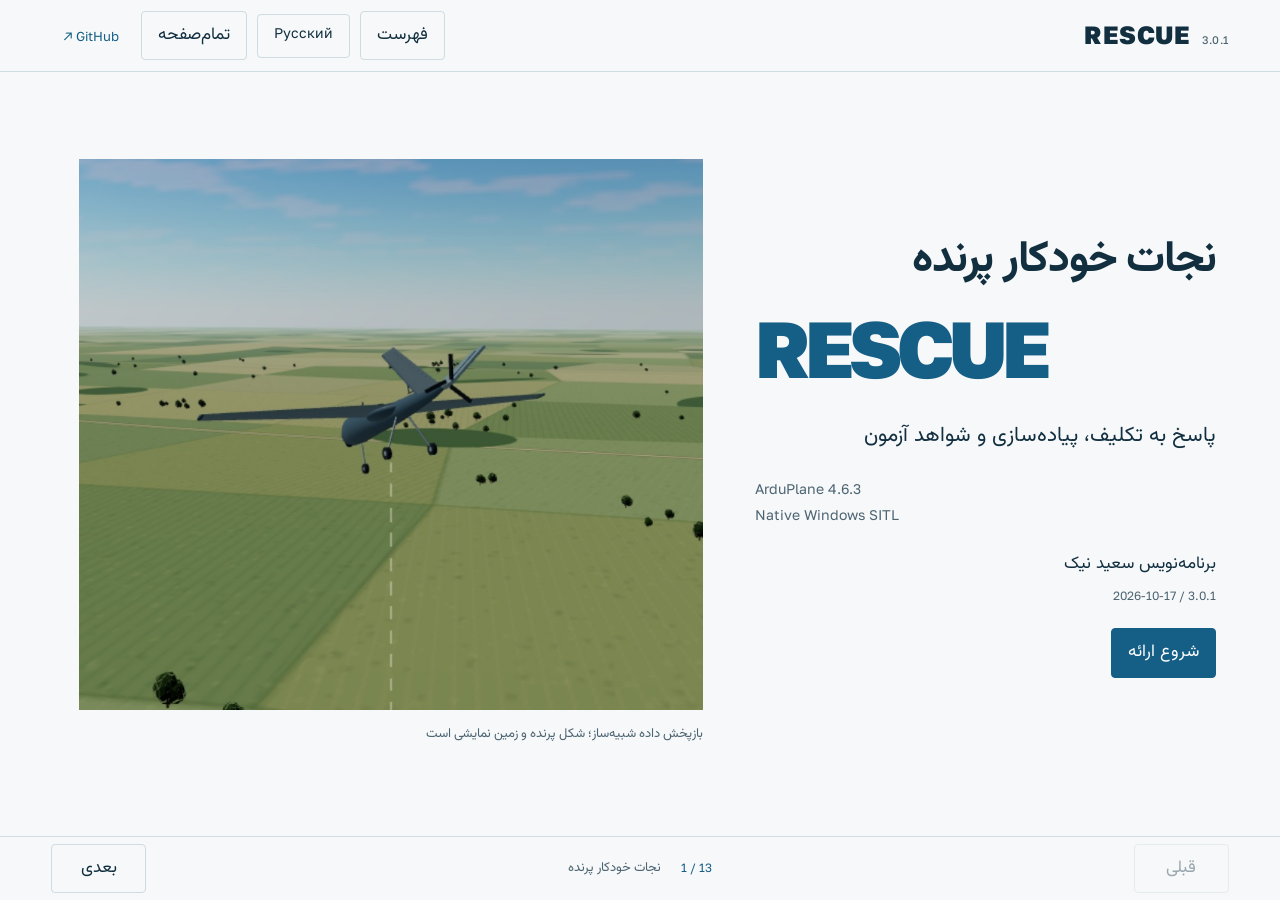
==== docs/index.html @ 3d4a6de9 "Add bilingual web presentation, eight-page response and complete canopy recording" ====
<!doctype html><html lang="fa" dir="rtl"><head><meta charset="utf-8"><meta name="viewport" content="width=device-width,initial-scale=1"><meta name="theme-color" content="#173e52"><meta name="description" content="RESCUE mode implementation and native SITL evidence on ArduPlane 4.6.3 by Saeed Nik"><title>RESCUE / Saeed Nik</title><link rel="stylesheet" href="presentation.css"><link rel="icon" href="data:,"></head><body><a class="skip-link" href="#presentation"><span data-fa="رفتن به محتوای ارائه" data-ru="Перейти к презентации">رفتن به محتوای ارائه</span></a><header class="topbar"><a class="brand" href="#slide=0&lang=fa" dir="ltr">RESCUE<span>3.0.1</span></a><div class="top-actions"><button id="outline-toggle" aria-expanded="false" aria-controls="outline"><span data-fa="فهرست" data-ru="Содержание">فهرست</span></button><button id="language" type="button" aria-label="Switch language">Русский</button><button id="fullscreen"><span data-fa="تمام‌صفحه" data-ru="Полный экран">تمام‌صفحه</span></button><a href="https://github.com/saeednikakhtar/rescue-flight-lab" target="_blank" rel="noopener">GitHub ↗</a></div></header><nav id="outline" hidden aria-label="Presentation contents"><button data-go="0"><span data-fa="حالت نجات RESCUE" data-ru="Аварийное спасение RESCUE">حالت نجات RESCUE</span></button><button data-go="1"><span data-fa="۱ زمینه و هدف" data-ru="1 Контекст и цель">۱ زمینه و هدف</span></button><button data-go="2"><span data-fa="۲ رفتار کلی" data-ru="2 Общее поведение">۲ رفتار کلی</span></button><button data-go="3"><span data-fa="۳ پارامترها" data-ru="3 Параметры">۳ پارامترها</span></button><button data-go="4"><span data-fa="۴ تشخیص و ورود" data-ru="4 Обнаружение и захват">۴ تشخیص و ورود</span></button><button data-go="5"><span data-fa="۴ ۳ بازیابی با TECS" data-ru="4.3 Вывод через TECS">۴ ۳ بازیابی با TECS</span></button><button data-go="6"><span data-fa="۴ ۴ تحویل کنترل" data-ru="4.4 Передача оператору">۴ ۴ تحویل کنترل</span></button><button data-go="7"><span data-fa="۴ ۵ چتر نجات" data-ru="4.5 Парашют">۴ ۵ چتر نجات</span></button><button data-go="8"><span data-fa="۵ حالت‌های مرزی و ایمنی" data-ru="5 Пограничные случаи и безопасность">۵ حالت‌های مرزی و ایمنی</span></button><button data-go="9"><span data-fa="۶ اقلام تحویل" data-ru="6 Что сдать">۶ اقلام تحویل</span></button><button data-go="10"><span data-fa="۷ سناریوهای SITL" data-ru="7 SITL сценарии">۷ سناریوهای SITL</span></button><button data-go="11"><span data-fa="گزارش و علت تصمیم" data-ru="Разбор решений по логу">گزارش و علت تصمیم</span></button><button data-go="12"><span data-fa="دریافت و اجرا" data-ru="Скачать и запустить">دریافت و اجرا</span></button></nav><main id="presentation" tabindex="-1"><section class="slide cover" id="slide-0" aria-labelledby="title-0"><div class="cover-copy"><h1 id="title-0" data-fa="نجات خودکار پرنده" data-ru="Автономное спасение борта">نجات خودکار پرنده</h1><p class="wordmark" lang="en" dir="ltr">RESCUE</p><p data-fa="پاسخ به تکلیف، پیاده‌سازی و شواهد آزمون" data-ru="Ответ на техническое задание, реализация и результаты испытаний">پاسخ به تکلیف، پیاده‌سازی و شواهد آزمون</p><div class="cover-meta"><span lang="en" dir="ltr">ArduPlane 4.6.3</span><span lang="en" dir="ltr">Native Windows SITL</span></div><div class="author"><span data-fa="برنامه‌نویس سعید نیک" data-ru="Разработчик Saeed Nik">برنامه‌نویس سعید نیک</span><small>3.0.1 / 2026-10-17</small></div><button class="primary" data-go="1"><span data-fa="شروع ارائه" data-ru="Открыть презентацию">شروع ارائه</span></button></div><figure class="cover-image"><img class="" src="assets/hero-cover.jpg" alt="نمایش سه‌بعدی پرنده با داده ثبت‌شده در SITL" data-alt-fa="نمایش سه‌بعدی پرنده با داده ثبت‌شده در SITL" data-alt-ru="Визуализация борта по записанной телеметрии SITL" loading="lazy" width="1280" height="720"><figcaption><span data-fa="بازپخش داده شبیه‌ساز؛ شکل پرنده و زمین نمایشی است" data-ru="Повтор данных симулятора. Модель борта и ландшафт иллюстративны">بازپخش داده شبیه‌ساز؛ شکل پرنده و زمین نمایشی است</span></figcaption></figure></section><section class="slide " id="slide-1" aria-labelledby="title-1" hidden><div class="slide-heading"><h2 id="title-1" data-fa="۱ زمینه و هدف" data-ru="1 Контекст и цель">۱ زمینه و هدف</h2></div><div class="split overview"><div><h3 data-fa="همان مأموریتِ سند" data-ru="Задача из технического задания">همان مأموریتِ سند</h3><ol class="purpose-list"><li><span data-fa="آغاز سقوط را به اپراتور هشدار می‌دهیم." data-ru="Предупреждаем оператора о начале падения.">آغاز سقوط را به اپراتور هشدار می‌دهیم.</span></li><li><span data-fa="با ادامه خطر، از مد جاری کنترل را می‌گیریم و بازیابی می‌کنیم." data-ru="При продолжении опасного снижения перехватываем управление из текущего режима и выполняем вывод.">با ادامه خطر، از مد جاری کنترل را می‌گیریم و بازیابی می‌کنیم.</span></li><li><span data-fa="پس از تثبیت، کنترل به خلبان بازمی‌گردد؛ بی‌پاسخ‌ماندن به چتر می‌انجامد." data-ru="После стабилизации передаём управление оператору. При отсутствии реакции выпускаем парашют.">پس از تثبیت، کنترل به خلبان بازمی‌گردد؛ بی‌پاسخ‌ماندن به چتر می‌انجامد.</span></li></ol><p data-fa="منطق نجات داخل فریمور است. پنل، ابزار مشاهده، راه‌اندازی و تحلیل است؛ TECS موجود پرواز را کنترل می‌کند." data-ru="Логика спасения находится в прошивке. Панель запускает и анализирует испытания. Полёт контролирует штатный TECS.">منطق نجات داخل فریمور است. پنل، ابزار مشاهده، راه‌اندازی و تحلیل است؛ TECS موجود پرواز را کنترل می‌کند.</p><a class="text-link" href="downloads/TZ_RESCUE_mode.pdf" id="brief-link"><span data-fa="مشاهده تکلیف اصلی" data-ru="Открыть исходное ТЗ">مشاهده تکلیف اصلی</span></a></div><div class="evidence-ledger"><div><strong>7</strong><span data-fa="سناریوی خواسته‌شده" data-ru="Требуемых сценариев">سناریوی خواسته‌شده</span></div><div><strong>8</strong><span data-fa="پرواز پذیرش؛ MANUAL و AUTO جدا" data-ru="Полётов приёмки. MANUAL и AUTO отдельно">پرواز پذیرش؛ MANUAL و AUTO جدا</span></div><div><strong>14</strong><span data-fa="رگرسیون تکمیلی با همان باینری" data-ru="Дополнительных проверок на том же бинарном файле">رگرسیون تکمیلی با همان باینری</span></div><p class="small"><span data-fa="۲۲ حالت مستقل در SITL تأیید شده‌اند. ده تست دستی کامل در خود QGC هنوز تکمیل نشده است." data-ru="22 уникальных проверки SITL подтверждены. Полная серия из десяти ручных испытаний в интерфейсе QGC ещё не завершена.">۲۲ حالت مستقل در SITL تأیید شده‌اند. ده تست دستی کامل در خود QGC هنوز تکمیل نشده است.</span></p></div></div></section><section class="slide " id="slide-2" aria-labelledby="title-2" hidden><div class="slide-heading"><h2 id="title-2" data-fa="۲ رفتار کلی" data-ru="2 Общее поведение">۲ رفتار کلی</h2></div><div class="phase-strip" role="group" aria-label="Recorded rescue phases"><button data-phase="0" aria-pressed="false"><span data-fa="پایش" data-ru="Проверка">پایش</span></button><button data-phase="1" aria-pressed="false"><span data-fa="هشدار" data-ru="Предупреждение">هشدار</span></button><button data-phase="2" aria-pressed="true"><span data-fa="بازیابی" data-ru="Вывод">بازیابی</span></button><button data-phase="3" aria-pressed="false"><span data-fa="تثبیت" data-ru="Стабилизация">تثبیت</span></button><button data-phase="4" aria-pressed="false"><span data-fa="چتر" data-ru="Парашют">چتر</span></button></div><div class="split phase-layout"><div><p class="native-label" id="phase-code">RESCUE</p><h3 id="phase-title"></h3><p id="phase-description"></p><dl class="phase-readouts" id="phase-readouts"></dl><p data-fa="ارتفاع‌های ۱۰۰ و ۲۰۰ متر نسبت به Home هستند. AGL مدل در نمایش سه‌بعدی، مرجع جداگانه دارد." data-ru="Пороги 100 и 200 м отсчитываются относительно Home. Высота AGL модели в 3D имеет отдельную систему отсчёта.">ارتفاع‌های ۱۰۰ و ۲۰۰ متر نسبت به Home هستند. AGL مدل در نمایش سه‌بعدی، مرجع جداگانه دارد.</p></div><figure><img id="phase-picture" width="1280" height="720" alt="Recorded native flight"><figcaption><span data-fa="تصویر از بازپخش داده مدل بومی SITL" data-ru="Кадр воспроизведения данных штатной модели SITL">تصویر از بازپخش داده مدل بومی SITL</span></figcaption></figure></div></section><section class="slide " id="slide-3" aria-labelledby="title-3" hidden><div class="slide-heading"><h2 id="title-3" data-fa="۳ پارامترها" data-ru="3 Параметры">۳ پارامترها</h2></div><p data-fa="پنج پارامتر زیر مستقیماً در تکلیف آمده‌اند. برای تعریف پایداری، شکست بازیابی و واکنش معتبر، ۲۱ تنظیم تکمیلی را همراه توجیه افزوده‌ایم." data-ru="Эти пять параметров заданы в ТЗ. Для определения устойчивого полёта, отказа восстановления и достоверной реакции оператора добавлен 21 обоснованный параметр.">پنج پارامتر زیر مستقیماً در تکلیف آمده‌اند. برای تعریف پایداری، شکست بازیابی و واکنش معتبر، ۲۱ تنظیم تکمیلی را همراه توجیه افزوده‌ایم.</p><div class="table-wrap"><table><thead><tr><th><span data-fa="پارامتر" data-ru="Параметр">پارامتر</span></th><th><span data-fa="مقدار پایه" data-ru="Значение">مقدار پایه</span></th><th><span data-fa="نقش" data-ru="Назначение">نقش</span></th></tr></thead><tbody id="required-parameters"></tbody></table></div><details class="parameter-details"><summary><span data-fa="۲۱ تنظیم تکمیلی و دلیل وجود آن‌ها" data-ru="21 дополнительная настройка и её обоснование">۲۱ تنظیم تکمیلی و دلیل وجود آن‌ها</span></summary><div class="parameter-search"><label for="parameter-search"><span data-fa="جست‌وجوی پارامتر" data-ru="Поиск параметра">جست‌وجوی پارامتر</span></label><input id="parameter-search" type="search" autocomplete="off" spellcheck="false" placeholder="RSC_STAB_S"></div><div class="table-wrap"><table><thead><tr><th><span data-fa="پارامتر" data-ru="Параметр">پارامتر</span></th><th><span data-fa="مقدار آزمون" data-ru="Тестовое значение">مقدار آزمون</span></th><th><span data-fa="کارکرد و دلیل" data-ru="Назначение и причина">کارکرد و دلیل</span></th></tr></thead><tbody id="extra-parameters"></tbody></table></div></details><p class="small"><span data-fa="این جدول فقط پارامترهای افزوده‌شده ما را دارد. تنظیمات موجود شبیه‌ساز و کنترلگر در فایل کامل .parm حفظ شده‌اند." data-ru="Здесь перечислены только добавленные нами параметры. Штатные настройки модели и контроллера сохранены в полном файле .parm.">این جدول فقط پارامترهای افزوده‌شده ما را دارد. تنظیمات موجود شبیه‌ساز و کنترلگر در فایل کامل .parm حفظ شده‌اند.</span></p></section><section class="slide " id="slide-4" aria-labelledby="title-4" hidden><div class="slide-heading"><h2 id="title-4" data-fa="۴ تشخیص و ورود" data-ru="4 Обнаружение и захват">۴ تشخیص و ورود</h2></div><div class="split detect"><div><h3 data-fa="ارتفاع کم، به‌تنهایی تشخیص سقوط نیست" data-ru="Малая высота сама по себе не означает падение">ارتفاع کم، به‌تنهایی تشخیص سقوط نیست</h3><p data-fa="مسیر اصلی: نزول پیوسته حداقل یک ثانیه و افت دو متر، سپس شتاب نزولی بیش از ۵ با دوام ۰٫۲ ثانیه. هشدار زیر ۲۰۰ متر؛ گرفتن کنترل زیر ۱۰۰ متر، فقط هنگام armed و پرواز." data-ru="Основной путь: снижение не менее 1 с с потерей 2 м, затем ускорение вниз более 5 м/с² в течение 0,2 с. Предупреждение ниже 200 м, захват ниже 100 м, только armed и в полёте.">مسیر اصلی: نزول پیوسته حداقل یک ثانیه و افت دو متر، سپس شتاب نزولی بیش از ۵ با دوام ۰٫۲ ثانیه. هشدار زیر ۲۰۰ متر؛ گرفتن کنترل زیر ۱۰۰ متر، فقط هنگام armed و پرواز.</p><h3 data-fa="حفاظت افزوده برای نزول با سرعت ثابت" data-ru="Дополнительная защита при снижении с постоянной скоростью">حفاظت افزوده برای نزول با سرعت ثابت</h3><p data-fa="زیر ۱۰۰ متر، نزول تأییدشده بالای ۵ متر بر ثانیه با زمان رسیدن به Home کمتر از ۶ ثانیه نیز می‌تواند فعال کند. زیر ۳۰ متر، حد نزول ۲ است. ترمز تأییدشده و فرصت محدود بالاکشیدن بررسی می‌شوند." data-ru="Ниже 100 м подтверждённое снижение более 5 м/с при времени до уровня Home менее 6 с также может вызвать захват. Ниже 30 м порог скорости равен 2 м/с. Учитываются подтверждённое торможение и ограниченный интервал реакции на вывод.">زیر ۱۰۰ متر، نزول تأییدشده بالای ۵ متر بر ثانیه با زمان رسیدن به Home کمتر از ۶ ثانیه نیز می‌تواند فعال کند. زیر ۳۰ متر، حد نزول ۲ است. ترمز تأییدشده و فرصت محدود بالاکشیدن بررسی می‌شوند.</p><p class="extension-note"><span data-fa="این حفاظت، توسعه صریح نسبت به شرط صرفاً شتابی سند است." data-ru="Эта защита явно расширяет заданное в ТЗ условие только по ускорению.">این حفاظت، توسعه صریح نسبت به شرط صرفاً شتابی سند است.</span></p></div><div><div class="segmented"><button data-detect="normal" aria-pressed="false"><span data-fa="تیک‌آف عادی ۸۰ متر" data-ru="Обычный взлёт на 80 м">تیک‌آف عادی ۸۰ متر</span></button><button data-detect="steady" aria-pressed="true"><span data-fa="نزول ثابت خطرناک" data-ru="Опасное равномерное снижение">نزول ثابت خطرناک</span></button></div><div id="detect-height" class="chart"></div><div id="detect-accel" class="chart compact"></div><p id="detect-result" class="measured-result"></p></div></div></section><section class="slide " id="slide-5" aria-labelledby="title-5" hidden><div class="slide-heading"><h2 id="title-5" data-fa="۴ ۳ بازیابی با TECS" data-ru="4.3 Вывод через TECS">۴ ۳ بازیابی با TECS</h2></div><div class="split"><div><h3 data-fa="کنترل انرژیِ موجود، با هدف‌های تازه" data-ru="Штатное управление энергией с новыми целями">کنترل انرژیِ موجود، با هدف‌های تازه</h3><p data-fa="RESCUE هدف ارتفاع ۲۰۰ متر Home و سرعت مجاز را به TECS می‌دهد. رول هدف صفر است و کنترلگرهای وضعیت موجود سطوح پروازی را هدایت می‌کنند. در بخش اصلی صعود، کامل‌ترین گاز مجاز درخواست می‌شود." data-ru="RESCUE задаёт TECS высоту 200 м относительно Home и безопасную скорость. Заданный крен равен нулю, рулями управляют штатные регуляторы. На основном участке набора запрашивается полный доступный газ.">RESCUE هدف ارتفاع ۲۰۰ متر Home و سرعت مجاز را به TECS می‌دهد. رول هدف صفر است و کنترلگرهای وضعیت موجود سطوح پروازی را هدایت می‌کنند. در بخش اصلی صعود، کامل‌ترین گاز مجاز درخواست می‌شود.</p><p data-fa="نزدیک هدف، TECS توان را برای تثبیت تنظیم می‌کند. محدودیت سرعت و واماندگی برقرار است؛ قانون تازه‌ای برای پیچ و گاز ننوشته‌ایم." data-ru="Возле цели TECS регулирует мощность для стабилизации. Ограничения скорости и сваливания сохраняются. Новый закон управления тангажом и газом не вводился.">نزدیک هدف، TECS توان را برای تثبیت تنظیم می‌کند. محدودیت سرعت و واماندگی برقرار است؛ قانون تازه‌ای برای پیچ و گاز ننوشته‌ایم.</p><p class="implementation-note"><span data-fa="در ورود اضطراری، مقداردهی حالت داخلیِ فرمان پیچ TECS، تأخیر خروج از شیرجه نزدیک عمودی را کاهش می‌دهد." data-ru="При аварийном входе инициализация внутреннего состояния команды тангажа TECS сокращает задержку выхода из почти вертикального пикирования.">در ورود اضطراری، مقداردهی حالت داخلیِ فرمان پیچ TECS، تأخیر خروج از شیرجه نزدیک عمودی را کاهش می‌دهد.</span></p></div><div><div id="tecs-height" class="chart"></div><div id="tecs-speed" class="chart compact"></div><p class="small"><span data-fa="خط قرمز سرعت: حداقلِ پروفایل مدل، ۱۰ متر بر ثانیه." data-ru="Красная линия скорости: минимум тестового профиля модели, 10 м/с.">خط قرمز سرعت: حداقلِ پروفایل مدل، ۱۰ متر بر ثانیه.</span></p></div></div></section><section class="slide " id="slide-6" aria-labelledby="title-6" hidden><div class="slide-heading"><h2 id="title-6" data-fa="۴ ۴ تحویل کنترل" data-ru="4.4 Передача оператору">۴ ۴ تحویل کنترل</h2></div><div class="split handover"><div><h3 data-fa="تایمر پس از تثبیت شروع می‌شود" data-ru="Таймер запускается после стабилизации">تایمر پس از تثبیت شروع می‌شود</h3><ul class="criteria"><li><span data-fa="ارتفاع ۲۰۰ ±۵ متر و سرعت عمودی حداکثر ±۱ متر بر ثانیه" data-ru="Высота 200 ±5 м и вертикальная скорость не более ±1 м/с">ارتفاع ۲۰۰ ±۵ متر و سرعت عمودی حداکثر ±۱ متر بر ثانیه</span></li><li><span data-fa="رول و پیچ حداکثر ۱۰ درجه؛ نرخ چرخش حداکثر ۱۵ درجه بر ثانیه" data-ru="Крен и тангаж не более 10°, угловая скорость не более 15°/с">رول و پیچ حداکثر ۱۰ درجه؛ نرخ چرخش حداکثر ۱۵ درجه بر ثانیه</span></li><li><span data-fa="سرعت هوایی حداقل ۱۰ متر بر ثانیه؛ همه شرط‌ها برای دو ثانیه" data-ru="Воздушная скорость не менее 10 м/с. Все условия выполняются 2 с">سرعت هوایی حداقل ۱۰ متر بر ثانیه؛ همه شرط‌ها برای دو ثانیه</span></li></ul><p data-fa="تغییر مدِ خلبان در پنجره پنج‌ثانیه‌ای پذیرفته می‌شود. مسیر افزوده استیک، تغییر تازه و عمدی ۱۲۰ میکروثانیه‌ای برای ۰٫۳ ثانیه می‌خواهد و FBWA را انتخاب می‌کند؛ RSC_STK_EN=0 آن را خاموش می‌کند." data-ru="Смена режима оператором принимается в течение пяти секунд. Дополнительный путь по стику требует нового намеренного изменения на 120 мкс в течение 0,3 с и выбирает FBWA. RSC_STK_EN=0 отключает этот путь.">تغییر مدِ خلبان در پنجره پنج‌ثانیه‌ای پذیرفته می‌شود. مسیر افزوده استیک، تغییر تازه و عمدی ۱۲۰ میکروثانیه‌ای برای ۰٫۳ ثانیه می‌خواهد و FBWA را انتخاب می‌کند؛ RSC_STK_EN=0 آن را خاموش می‌کند.</p></div><div class="window-view"><div class="segmented"><button data-handover="handover" aria-pressed="false"><span data-fa="خلبان FBWA می‌دهد" data-ru="Оператор выбирает FBWA">خلبان FBWA می‌دهد</span></button><button data-handover="no_pilot" aria-pressed="true"><span data-fa="خلبان پاسخی نمی‌دهد" data-ru="Нет реакции оператора">خلبان پاسخی نمی‌دهد</span></button></div><div class="deadline-display"><strong id="handover-time">5.00</strong><span><span data-fa="ثانیه پس از اعلام پایداری" data-ru="секунд после сигнала стабилизации">ثانیه پس از اعلام پایداری</span></span></div><div class="deadline-track"><div id="handover-bar"></div></div><label for="handover-scrub"><span data-fa="مرور زمانِ رویداد ثبت‌شده" data-ru="Время записанного события">مرور زمانِ رویداد ثبت‌شده</span></label><input id="handover-scrub" type="range" min="0" max="6" step="0.02" value="0"><p id="handover-result" aria-live="polite"></p><p class="small"><span data-fa="این کنترل، بازپخش رویداد لاگ است و فرمانی به پرنده نمی‌فرستد." data-ru="Это просмотр событий лога. Команды борту не отправляются.">این کنترل، بازپخش رویداد لاگ است و فرمانی به پرنده نمی‌فرستد.</span></p></div></div></section><section class="slide " id="slide-7" aria-labelledby="title-7" hidden><div class="slide-heading"><h2 id="title-7" data-fa="۴ ۵ چتر نجات" data-ru="4.5 Парашют">۴ ۵ چتر نجات</h2></div><div class="video-layout"><div><video id="cycle-video" controls preload="none" poster="assets/canopy-flight.jpg" playsinline><source src="assets/no_pilot-replay.webm" type="video/webm"></video><div class="chapter-buttons"><button data-seek="6"><span data-fa="گرفتن کنترل" data-ru="Захват">گرفتن کنترل</span></button><button data-seek="21"><span data-fa="تثبیت" data-ru="Стабилизация">تثبیت</span></button><button data-seek="23.5"><span data-fa="رهاسازی" data-ru="Выпуск">رهاسازی</span></button><button data-seek="25.5"><span data-fa="چتر باز" data-ru="Купол раскрыт">چتر باز</span></button></div><p class="small"><span data-fa="بازآزمایی سناریوی ۵ با همان باینری، از ثبت native تا رسیدن مدل به زمین. پخش دوبرابر؛ منظره و ابعاد مدل نمایشی‌اند." data-ru="Повтор сценария 5 на том же бинарном файле до касания земли моделью. Воспроизведение 2x. Ландшафт и размеры модели иллюстративны.">بازآزمایی سناریوی ۵ با همان باینری، از ثبت native تا رسیدن مدل به زمین. پخش دوبرابر؛ منظره و ابعاد مدل نمایشی‌اند.</span></p></div><div><h3 data-fa="رهاسازی با AP_Parachute" data-ru="Выпуск через AP_Parachute">رهاسازی با AP_Parachute</h3><p data-fa="پس از پایان مهلت بدون پاسخ، درخواست چتر، قطع موتور و disarm ثبت می‌شوند. در پروفایل حاضر، خروجی رهاساز ۰٫۵ ثانیه تأخیر دارد و مدل چتر طی ۱٫۵ ثانیه باز می‌شود." data-ru="По истечении окна без реакции регистрируются запрос парашюта, остановка двигателя и disarm. В данном профиле задержка выхода выпуска составляет 0,5 с, раскрытие модели купола занимает 1,5 с.">پس از پایان مهلت بدون پاسخ، درخواست چتر، قطع موتور و disarm ثبت می‌شوند. در پروفایل حاضر، خروجی رهاساز ۰٫۵ ثانیه تأخیر دارد و مدل چتر طی ۱٫۵ ثانیه باز می‌شود.</p><p data-fa="پس از رهاسازی، برای آزمون تازه باید شبیه‌سازی دوباره آغاز شود. رسیدن مدل به زمین، تأیید چتر واقعی یا سازه پرنده نیست." data-ru="После выпуска для следующего испытания требуется новый запуск симуляции. Касание моделью земли не является квалификацией реального парашюта или конструкции борта.">پس از رهاسازی، برای آزمون تازه باید شبیه‌سازی دوباره آغاز شود. رسیدن مدل به زمین، تأیید چتر واقعی یا سازه پرنده نیست.</p></div></div></section><section class="slide " id="slide-8" aria-labelledby="title-8" hidden><div class="slide-heading"><h2 id="title-8" data-fa="۵ حالت‌های مرزی و ایمنی" data-ru="5 Пограничные случаи и безопасность">۵ حالت‌های مرزی و ایمنی</h2></div><div class="split safety"><div><h3 data-fa="آنچه تکلیف الزام کرده" data-ru="Обязательные требования ТЗ">آنچه تکلیف الزام کرده</h3><ul class="criteria"><li><span data-fa="واگذاری پس از گرفتن کنترل از MANUAL" data-ru="Возврат управления после захвата из MANUAL">واگذاری پس از گرفتن کنترل از MANUAL</span></li><li><span data-fa="جلوگیری از رفت و برگشت مکرر RESCUE و MONITOR" data-ru="Отсутствие дребезга RESCUE и MONITOR">جلوگیری از رفت و برگشت مکرر RESCUE و MONITOR</span></li><li><span data-fa="عدم مداخله با RSC_ENABLE=0" data-ru="Отсутствие вмешательства при RSC_ENABLE=0">عدم مداخله با RSC_ENABLE=0</span></li><li><span data-fa="ثبت گذارها و مقدارهای محرک در لاگ" data-ru="Логирование переходов и значений триггеров">ثبت گذارها و مقدارهای محرک در لاگ</span></li></ul><h3 data-fa="تصمیم‌های اجرایی و قابلیت‌های افزوده" data-ru="Принятые решения и расширения">تصمیم‌های اجرایی و قابلیت‌های افزوده</h3><p data-fa="پایداری را عددی تعریف کرده‌ایم؛ پیشرفت را با ارتفاع یا انرژیِ سرعت می‌سنجیم. بازیابیِ ناموفق، افت ناوبری و نزدیک‌شدن خطرناک به Home، مسیر چتر دارند. نزول ثابت، ترمز واقعی و پاسخ تازه استیک نیز جدا بررسی می‌شوند." data-ru="Устойчивость определена численно. Прогресс оценивается по высоте или энергии скорости. Неудачный вывод, потеря навигации и опасное приближение к Home ведут к парашюту. Отдельно учитываются равномерное снижение, реальное торможение и свежая реакция стиком.">پایداری را عددی تعریف کرده‌ایم؛ پیشرفت را با ارتفاع یا انرژیِ سرعت می‌سنجیم. بازیابیِ ناموفق، افت ناوبری و نزدیک‌شدن خطرناک به Home، مسیر چتر دارند. نزول ثابت، ترمز واقعی و پاسخ تازه استیک نیز جدا بررسی می‌شوند.</p></div><div><h3 data-fa="گاز کامل، به‌تنهایی به معنی صعود نیست" data-ru="Полный газ сам по себе не означает набор высоты">گاز کامل، به‌تنهایی به معنی صعود نیست</h3><div id="failure-height" class="chart"></div><p class="measured-result"><span data-fa="در آزمون خرابی پیشران، نبود پیشرفت به درخواست چتر در ۷۳٫۵۴ متر Home منجر شد." data-ru="В испытании с отказом двигателя отсутствие прогресса привело к запросу парашюта на 73,54 м относительно Home.">در آزمون خرابی پیشران، نبود پیشرفت به درخواست چتر در ۷۳٫۵۴ متر Home منجر شد.</span></p><p class="limitation"><span data-fa="Home، زمین زیر پرنده نیست. حفاظت‌ها برای مدل حاضر آزموده شده‌اند؛ ارتفاع بسیار کم یا زمین مرتفع می‌تواند فرصت بازیابی را از بین ببرد." data-ru="Home не является высотой земли под бортом. Защиты проверены на данной модели. Очень малая высота или возвышенный рельеф могут исключить возможность вывода.">Home، زمین زیر پرنده نیست. حفاظت‌ها برای مدل حاضر آزموده شده‌اند؛ ارتفاع بسیار کم یا زمین مرتفع می‌تواند فرصت بازیابی را از بین ببرد.</span></p></div></div></section><section class="slide " id="slide-9" aria-labelledby="title-9" hidden><div class="slide-heading"><h2 id="title-9" data-fa="۶ اقلام تحویل" data-ru="6 Что сдать">۶ اقلام تحویل</h2></div><p data-fa="پنج قلم خواسته‌شده در بسته تحویل، پوشه‌های مشخص دارند. فایل‌های اجرایی و وابستگی‌ها نیز همراه باینری قرار دارند." data-ru="Пять требуемых результатов разложены по отдельным папкам комплекта. Исполняемые файлы запуска и зависимости поставляются вместе с бинарным файлом.">پنج قلم خواسته‌شده در بسته تحویل، پوشه‌های مشخص دارند. فایل‌های اجرایی و وابستگی‌ها نیز همراه باینری قرار دارند.</p><div class="delivery-list"><a href="https://github.com/saeednikakhtar/rescue-flight-lab/raw/refs/heads/main/firmware/rescue.patch"><span><span data-fa="پچ" data-ru="Патч">پچ</span></span><code dir="ltr">01_Patch/rescue.patch</code><span class="open-symbol" aria-hidden="true">↗</span></a><a href="https://github.com/saeednikakhtar/rescue-flight-lab/raw/refs/heads/main/parameters/rescue.parm"><span><span data-fa="پارامترهای کامل SITL" data-ru="Полные параметры SITL">پارامترهای کامل SITL</span></span><code dir="ltr">02_Parameters/rescue.parm</code><span class="open-symbol" aria-hidden="true">↗</span></a><a href="https://github.com/saeednikakhtar/rescue-flight-lab/releases/tag/v3.0.1"><span><span data-fa="باینری شبیه‌ساز" data-ru="Бинарный файл симулятора">باینری شبیه‌ساز</span></span><code dir="ltr">03_SITL/bin/arduplane.exe</code><span class="open-symbol" aria-hidden="true">↗</span></a><a href="https://github.com/saeednikakhtar/rescue-flight-lab/blob/main/evidence/Phase_Analysis.md"><span><span data-fa="لاگ و تحلیل فازها" data-ru="BIN и разбор фаз">لاگ و تحلیل فازها</span></span><code dir="ltr">04_Logs/Phase_Analysis.md</code><span class="open-symbol" aria-hidden="true">↗</span></a><a href="https://github.com/saeednikakhtar/rescue-flight-lab/blob/main/app/README.md"><span><span data-fa="README و تصمیم‌ها" data-ru="README и принятые решения">README و تصمیم‌ها</span></span><code dir="ltr">05_README/README.md</code><span class="open-symbol" aria-hidden="true">↗</span></a></div><div class="delivery-bottom"><a class="primary button" href="https://github.com/saeednikakhtar/rescue-flight-lab/releases/tag/v3.0.1"><span data-fa="بسته‌های دانلودی در Releases" data-ru="Пакеты в Releases">بسته‌های دانلودی در Releases</span></a><a class="text-link" href="downloads/RESCUE_Response_FA_3.0.1.docx" download><span data-fa="پاسخ Word هشت‌صفحه‌ای" data-ru="Ответ Word на 8 страницах">پاسخ Word هشت‌صفحه‌ای</span></a></div></section><section class="slide " id="slide-10" aria-labelledby="title-10" hidden><div class="slide-heading"><h2 id="title-10" data-fa="۷ سناریوهای SITL" data-ru="7 SITL сценарии">۷ سناریوهای SITL</h2></div><div class="scenario-layout"><div class="scenario-list" role="group" aria-label="Seven requested acceptance scenarios"><button data-scenario="warning" aria-pressed="false"><span data-fa="۱ هشدار بدون تغییر مد" data-ru="1 Предупреждение без смены режима">۱ هشدار بدون تغییر مد</span></button><button data-scenario="manual" aria-pressed="true"><span data-fa="۲ ورود از MANUAL و AUTO" data-ru="2 Захват из MANUAL и AUTO">۲ ورود از MANUAL و AUTO</span></button><button data-scenario="recovery" aria-pressed="false"><span data-fa="۳ بازیابی و تراز پایدار" data-ru="3 Набор и устойчивый горизонт">۳ بازیابی و تراز پایدار</span></button><button data-scenario="handover" aria-pressed="false"><span data-fa="۴ واگذاری به FBWA" data-ru="4 Передача в FBWA">۴ واگذاری به FBWA</span></button><button data-scenario="no_pilot" aria-pressed="false"><span data-fa="۵ نبود پاسخ خلبان" data-ru="5 Нет реакции оператора">۵ نبود پاسخ خلبان</span></button><button data-scenario="failed" aria-pressed="false"><span data-fa="۶ بازیابی ناموفق" data-ru="6 Неудачный вывод">۶ بازیابی ناموفق</span></button><button data-scenario="disabled" aria-pressed="false"><span data-fa="۷ منطق غیرفعال" data-ru="7 Логика отключена">۷ منطق غیرفعال</span></button></div><div class="scenario-detail"><div class="scenario-title"><h3 id="scenario-title"></h3><strong class="pass-label" lang="en">PASS / BIN</strong></div><div id="capture-modes" class="segmented"><button data-capture="manual" aria-pressed="true"><span data-fa="MANUAL" data-ru="MANUAL">MANUAL</span></button><button data-capture="auto" aria-pressed="false"><span data-fa="AUTO" data-ru="AUTO">AUTO</span></button></div><p id="scenario-description"></p><div id="scenario-chart" class="chart"></div><div id="scenario-facts" class="fact-line"></div><a id="scenario-bin" class="text-link" href="#"><span data-fa="دریافت BIN اصلی این پرواز" data-ru="Скачать исходный BIN этого полёта">دریافت BIN اصلی این پرواز</span></a><p class="small"><span data-fa="هفت سناریو، هشت پرواز؛ دو مد منبع جدا بررسی شده‌اند. ۱۴ رگرسیون، پوشش مهندسیِ جدا هستند." data-ru="Семь сценариев, восемь полётов. Два исходных режима проверены отдельно. Ещё 14 регрессий относятся к отдельным инженерным проверкам.">هفت سناریو، هشت پرواز؛ دو مد منبع جدا بررسی شده‌اند. ۱۴ رگرسیون، پوشش مهندسیِ جدا هستند.</span></p></div></div></section><section class="slide " id="slide-11" aria-labelledby="title-11" hidden><div class="slide-heading"><h2 id="title-11" data-fa="گزارش و علت تصمیم" data-ru="Разбор решений по логу">گزارش و علت تصمیم</h2></div><div class="split report-slide"><div><h3 data-fa="کجا و چرا سیستم فعال شد" data-ru="Где и почему сработала система">کجا و چرا سیستم فعال شد</h3><p data-fa="در هر گزارش، زمان بومی پرواز، ارتفاع Home، شتاب، نزول، موقعیت و بیت علت با هم دیده می‌شوند. انتخاب رویداد، نمودار و مسیر را روی همان لحظه متمرکز می‌کند." data-ru="Отчёт связывает время полёта, высоту Home, ускорение, скорость снижения, координаты и код причины. Выбор события синхронизирует графики и траекторию на нужном моменте.">در هر گزارش، زمان بومی پرواز، ارتفاع Home، شتاب، نزول، موقعیت و بیت علت با هم دیده می‌شوند. انتخاب رویداد، نمودار و مسیر را روی همان لحظه متمرکز می‌کند.</p><dl class="reason-list"><div><dt>32</dt><dd><span data-fa="ورود تکمیلی به دلیل زمان کوتاه تا Home" data-ru="Дополнительный захват по малому времени до Home">ورود تکمیلی به دلیل زمان کوتاه تا Home</span></dd></div><div><dt>64</dt><dd><span data-fa="ترمز واقعی با فاصله توقف کافی" data-ru="Подтверждённое торможение с запасом высоты">ترمز واقعی با فاصله توقف کافی</span></dd></div><div><dt>128</dt><dd><span data-fa="فرصت محدود برای آغاز بالاکشیدن" data-ru="Ограниченное время на начало вывода">فرصت محدود برای آغاز بالاکشیدن</span></dd></div></dl><p data-fa="ثبت دستی با برچسب Recorded می‌ماند؛ بدون کنترل شواهد، به Pass تبدیل نمی‌شود. BIN و گزارش قابل دریافت‌اند." data-ru="Ручная запись остаётся Recorded. Без проверки исходных данных она не превращается в Pass. BIN и отчёт доступны для скачивания.">ثبت دستی با برچسب Recorded می‌ماند؛ بدون کنترل شواهد، به Pass تبدیل نمی‌شود. BIN و گزارش قابل دریافت‌اند.</p></div><figure class="report-figure"><img class="" src="assets/decision-report.png" alt="گزارش واقعی ورود با حفاظت نزول ثابت و نمودارهای هم‌زمان" data-alt-fa="گزارش واقعی ورود با حفاظت نزول ثابت و نمودارهای هم‌زمان" data-alt-ru="Фактический отчёт о захвате при равномерном снижении с синхронными графиками" loading="lazy" width="1280" height="720"><figcaption><span data-fa="گزارشِ پرواز ثبت‌شده با همان باینری نسخه ۳٫۰٫۱" data-ru="Отчёт записанного полёта на том же бинарном файле версии 3.0.1">گزارشِ پرواز ثبت‌شده با همان باینری نسخه ۳٫۰٫۱</span></figcaption></figure></div><details class="video-extra"><summary><span data-fa="دیدن ویدئوی حفاظت نزول ثابت" data-ru="Видео защиты при равномерном снижении">دیدن ویدئوی حفاظت نزول ثابت</span></summary><video id="steady-video" controls preload="none" poster="assets/steady-flight.jpg" playsinline><source src="assets/steady-replay.webm" type="video/webm"></video></details></section><section class="slide " id="slide-12" aria-labelledby="title-12" hidden><div class="slide-heading"><h2 id="title-12" data-fa="دریافت و اجرا" data-ru="Скачать и запустить">دریافت و اجرا</h2></div><div class="split final"><div><h3 data-fa="دو مسیر اجرا، یک فریمور" data-ru="Два способа запуска одной прошивки">دو مسیر اجرا، یک فریمور</h3><div class="launcher-row"><code dir="ltr">QGC-Manual-Ground.exe</code><p data-fa="پرنده خاموش و غیرمسلح روی باند؛ تیک‌آف و هدایت با خود کیوگراند، بدون سناریوی خودکار." data-ru="Борт на ВПП, disarmed. Взлёт и управление выполняются в QGC без автоматического сценария.">پرنده خاموش و غیرمسلح روی باند؛ تیک‌آف و هدایت با خود کیوگراند، بدون سناریوی خودکار.</p></div><div class="launcher-row"><code dir="ltr">RESCUE-Flight-Lab.exe</code><p data-fa="پنل محلی، اتصال کیوگراند و نمایش خودکار ۲۴۰ متری." data-ru="Локальная панель, соединение QGC и автоматическая демонстрация с 240 м.">پنل محلی، اتصال کیوگراند و نمایش خودکار ۲۴۰ متری.</p></div><div class="download-links"><a class="primary button" href="https://github.com/saeednikakhtar/rescue-flight-lab/releases/tag/v3.0.1"><span data-fa="دریافت بسته کامل" data-ru="Скачать полный комплект">دریافت بسته کامل</span></a><a class="button secondary" href="downloads/RESCUE_Response_FA_3.0.1.docx" download><span data-fa="دریافت Word" data-ru="Скачать Word">دریافت Word</span></a><a class="text-link" href="https://github.com/saeednikakhtar/rescue-flight-lab">GitHub / saeednikakhtar</a></div></div><div><h3 data-fa="دامنه نتیجه" data-ru="Границы подтверждённого результата">دامنه نتیجه</h3><p data-fa="۲۲ حالت مستقل با باینری مشخص بررسی شده‌اند. یک بازآزمایی سناریوی ۵ برای ویدئوی کامل چتر نیز تأیید شد. مجموعه ده آزمون دستی QGC هنوز کامل نشده است." data-ru="22 уникальные проверки выполнены на конкретном бинарном файле. Дополнительный повтор сценария 5 для полного видео парашюта также подтверждён. Серия из десяти ручных испытаний в QGC ещё не завершена.">۲۲ حالت مستقل با باینری مشخص بررسی شده‌اند. یک بازآزمایی سناریوی ۵ برای ویدئوی کامل چتر نیز تأیید شد. مجموعه ده آزمون دستی QGC هنوز کامل نشده است.</p><p data-fa="این بسته، شبیه‌ساز رایانه است؛ فریمور فلش Pixhawk یا تأیید چتر واقعی نیست. حفاظت نزول ثابت و پاسخ استیک، توسعه‌های اعلام‌شده‌اند." data-ru="Комплект предназначен для симуляции на ПК. Это не образ для прошивки Pixhawk и не квалификация реального парашюта. Защита равномерного снижения и реакция стиком обозначены как расширения.">این بسته، شبیه‌ساز رایانه است؛ فریمور فلش Pixhawk یا تأیید چتر واقعی نیست. حفاظت نزول ثابت و پاسخ استیک، توسعه‌های اعلام‌شده‌اند.</p><div class="build-id"><span>Firmware SHA-256</span><code dir="ltr">4bfa07c8b3f1febac6045f91058c5eab49b57801fd45eec16702940c54c2fe66</code></div><p class="small"><span data-fa="ZIP را کامل استخراج کنید؛ فایل‌ها و پوشه‌های همراه باید کنار راه‌اندازها بمانند." data-ru="Полностью распакуйте ZIP. Сохраняйте файлы и папки зависимостей рядом с файлами запуска.">ZIP را کامل استخراج کنید؛ فایل‌ها و پوشه‌های همراه باید کنار راه‌اندازها بمانند.</span></p></div></div></section></main><footer class="deck-controls"><button id="previous"><span data-fa="قبلی" data-ru="Назад">قبلی</span></button><div class="page-state"><span id="page-count" dir="ltr">1 / 13</span><span id="page-topic"></span></div><button id="next"><span data-fa="بعدی" data-ru="Далее">بعدی</span></button></footer><div id="toast" role="status" hidden></div><script src="assets/flight-data.js"></script><script src="assets/parameters.js"></script><script src="presentation.js"></script></body></html>
---- docs/presentation.css ----
@font-face{font-family:Vazirmatn;src:url('assets/fonts/Vazirmatn.woff') format('woff');font-weight:100 900;font-display:swap}@font-face{font-family:Golos;src:url('assets/fonts/GolosText.woff') format('woff');font-weight:400 900;font-display:swap}
:root{--paper:#f6f8f9;--white:#fff;--ink:#122f40;--muted:#4c6472;--blue:#155f87;--teal:#08776e;--warn:#925800;--danger:#b13140;--line:#cedbe2;--shade:#e7eff3;--font:Vazirmatn,Golos,Arial,sans-serif}*{box-sizing:border-box}html,body{margin:0;background:var(--paper);color:var(--ink);font-family:var(--font);font-size:17px;line-height:1.85}html[lang=ru]{--font:Golos,Vazirmatn,Arial,sans-serif}button,input,summary,a{font:inherit}button,summary,a{touch-action:manipulation}button,a,summary{cursor:pointer}button{border:1px solid var(--line);background:transparent;border-radius:4px;padding:8px 16px;color:var(--ink);min-height:44px;transition:background .16s,border-color .16s}button:hover{background:var(--shade);border-color:#93b2c2}button:disabled{opacity:.4;cursor:default}a{color:var(--blue);text-underline-offset:5px}a:hover{color:#073e5c}:focus-visible{outline:3px solid #147eae;outline-offset:4px}button[aria-pressed=true]{background:var(--ink);color:#fff;border-color:var(--ink)}h1,h2,h3,p,figure,dl{margin:0}p+p{margin-top:15px}h1{font-size:clamp(35px,3.4vw,57px);line-height:1.5;font-weight:750;letter-spacing:-.025em}h2{font-size:clamp(27px,2.5vw,40px);font-weight:730;line-height:1.4}h3{font-size:clamp(21px,1.7vw,28px);line-height:1.5;margin-bottom:14px}p{max-width:76ch}figure{min-width:0}img{display:block;max-width:100%;object-fit:cover}figcaption,.small{font-size:13px;line-height:1.9;color:var(--muted);margin-top:12px}code,.native-label,.build-id{font-family:Golos,Vazirmatn,Consolas,monospace;font-size:.87em;unicode-bidi:isolate}code{overflow-wrap:anywhere}.topbar{height:72px;position:fixed;inset:0 0 auto;background:#f6f8f9f5;border-bottom:1px solid var(--line);display:flex;align-items:center;justify-content:space-between;padding:0 4vw;z-index:20;gap:20px}.brand{display:flex;align-items:baseline;gap:12px;text-decoration:none;color:var(--ink);font-family:Golos,Arial,sans-serif;font-weight:800;font-size:25px;letter-spacing:.02em}.brand span{font-size:11px;color:var(--muted);font-weight:450}.top-actions{display:flex;align-items:center;gap:10px}.top-actions a{font:13px Golos,Arial,sans-serif;padding:12px;text-decoration:none}#language{font-family:Vazirmatn,Golos,Arial,sans-serif;font-size:14px}main{height:100dvh;padding:72px 0 64px}.slide{height:100%;max-width:1600px;margin:auto;padding:28px 5vw 30px;overflow-y:auto;scrollbar-gutter:stable}.slide[hidden]{display:none!important}.slide-heading{margin-bottom:25px}.slide-heading h2{max-width:1100px}.split{display:grid;grid-template-columns:1fr 1.05fr;gap:5vw;align-items:center;min-width:0}.split>div{min-width:0}.cover{display:grid;grid-template-columns:.85fr 1.15fr;align-items:center;gap:4vw}.wordmark{font-family:Golos,Arial,sans-serif;font-size:clamp(47px,6.2vw,100px);font-weight:800;line-height:1.1;letter-spacing:-.065em;color:var(--blue);margin:10px 0 25px}.cover-copy>p:not(.wordmark){font-size:21px;line-height:1.9;max-width:34ch}.cover-meta{display:flex;flex-direction:column;color:var(--muted);font:14px/1.9 Golos,Arial,sans-serif;margin:20px 0}.author{display:flex;flex-direction:column;margin:20px 0 25px}.author small{color:var(--muted);font:12px Golos,Arial,sans-serif;margin-top:8px}.cover-image img{width:100%;height:clamp(340px,43vw,560px);object-fit:cover}.cover-image figcaption{max-width:65ch}.primary{background:var(--blue);color:white;border-color:var(--blue)}.primary:hover{background:#104967;border-color:#104967;color:white}.button{display:inline-flex;align-items:center;justify-content:center;min-height:46px;border:1px solid var(--line);border-radius:4px;padding:9px 18px;text-decoration:none}.button.primary{border-color:var(--blue)}.secondary{background:white}.text-link{display:inline-block;margin-top:20px}.purpose-list{list-style:decimal;padding-inline-start:25px;margin:10px 0 22px;font-size:20px}.purpose-list li{padding-inline-start:10px;margin-bottom:16px}.evidence-ledger{border-block:1px solid var(--line);padding:5px 0}.evidence-ledger>div{display:grid;grid-template-columns:110px 1fr;align-items:center;gap:24px;padding:8px 0;border-bottom:1px solid var(--line)}.evidence-ledger strong{font:700 66px/1.5 Golos,Arial,sans-serif;color:var(--blue);text-align:center}.evidence-ledger>p{padding:12px 0}.phase-strip,.segmented{display:flex;gap:8px;flex-wrap:wrap;margin:0 0 22px}.phase-strip button{flex:1;font-size:16px;padding:10px 12px;min-width:100px}.native-label{font-size:15px;color:var(--blue);margin-bottom:12px}.phase-readouts{display:flex;gap:35px;border-block:1px solid var(--line);padding:15px 0;margin:20px 0}.phase-readouts dt{font-size:12px;color:var(--muted)}.phase-readouts dd{margin:0;font-family:Golos,Vazirmatn,Arial,sans-serif;font-size:23px;font-weight:650}.phase-layout img{width:100%;height:auto;max-height:430px;object-fit:contain}.table-wrap{overflow:auto;border:1px solid var(--line)}table{border-collapse:collapse;width:100%;font-size:16px;line-height:1.7}th,td{padding:12px 18px;text-align:start;border-bottom:1px solid var(--line);vertical-align:middle}th{background:#e7eff3;font-weight:650}tbody tr:last-child td{border-bottom:0}td:first-child{white-space:nowrap}td code{font-size:14px}tr:nth-child(even){background:#f0f4f6}.parameter-details{margin-top:25px;border-block:1px solid var(--line);padding:13px 0}.parameter-details summary{font-weight:650;min-height:44px;padding:6px}.parameter-details[open] summary{margin-bottom:14px}.parameter-details table{font-size:14px}.parameter-search{display:flex;align-items:center;gap:18px;margin-bottom:20px}.parameter-search input{border:1px solid #9eb8c5;background:white;padding:9px 15px;min-width:220px;min-height:44px;color:var(--ink);border-radius:3px}#extra-parameters td:last-child{min-width:300px}.detect{align-items:start}.detect h3:not(:first-child){margin-top:22px}.extension-note,.implementation-note{border-inline-start:3px solid var(--warn);padding-inline-start:16px;font-size:15px;margin-top:20px}.implementation-note{border-color:var(--blue)}.segmented button{font-size:14px;flex:1;padding:8px 12px}.chart{direction:ltr;width:100%;margin:10px 0}.chart svg{display:block;width:100%;height:auto}.chart.compact{margin-top:8px}.chart-title{font-size:13px;color:var(--muted);margin:8px 0}.chart text{font-family:Golos,Arial,sans-serif}.measured-result{padding:13px 0;border-top:1px solid var(--line);color:var(--teal);font-weight:600;font-size:15px}.criteria{padding-inline-start:20px;margin:0 0 24px}.criteria li{margin:10px 0;padding-inline-start:5px}.window-view{padding:24px;border:1px solid var(--line);background:white}.deadline-display{text-align:center;margin:28px 0 15px;display:flex;flex-direction:column;align-items:center}.deadline-display strong{font:700 80px/1.3 Golos,Arial,sans-serif;color:var(--blue)}.deadline-display span{font-size:14px;color:var(--muted)}.deadline-track{height:7px;background:#e3ebef;direction:ltr;margin:20px 0 25px}.deadline-track>div{width:100%;height:100%;background:var(--teal)}input[type=range]{width:100%;min-height:44px;accent-color:var(--blue)}.window-view label{font-size:13px;color:var(--muted)}#handover-result{min-height:60px;font-weight:650;margin-top:12px}.video-layout{display:grid;grid-template-columns:1.65fr 1fr;gap:4vw;align-items:center}video{width:100%;max-height:480px;display:block;background:#102e40;aspect-ratio:16/9}.chapter-buttons{display:flex;flex-wrap:wrap;gap:8px;margin-top:13px}.chapter-buttons button{font-size:13px;flex:1}.limitation{font-size:15px;border-inline-start:3px solid var(--warn);padding-inline-start:16px;margin-top:20px}.safety{align-items:start}.delivery-list{border-top:1px solid var(--line);margin-top:25px}.delivery-list a{display:grid;grid-template-columns:1fr 1.4fr 30px;gap:24px;align-items:center;padding:19px 10px;border-bottom:1px solid var(--line);text-decoration:none;color:var(--ink)}.delivery-list a:hover{background:#eaf1f4}.delivery-list code{color:var(--blue);font-size:16px}.open-symbol{color:var(--blue);font-size:23px}.delivery-bottom{display:flex;gap:30px;align-items:center;margin-top:24px}.delivery-bottom a.text-link{margin-top:0}.scenario-layout{display:grid;grid-template-columns:.85fr 1.5fr;gap:4vw;align-items:start}.scenario-list{display:flex;flex-direction:column;gap:7px}.scenario-list button{text-align:start;font-size:15px;padding:12px 15px;line-height:1.7}.scenario-title{display:flex;align-items:center;justify-content:space-between;gap:20px}.scenario-title h3{margin:0}.pass-label{font:600 12px Golos,Arial,sans-serif;color:var(--teal);white-space:nowrap}.scenario-detail p{margin-top:14px}.fact-line{display:flex;gap:20px;flex-wrap:wrap;color:var(--muted);font-size:14px}.fact-line b{color:var(--ink);font-family:Golos,Arial,sans-serif}.fact-line span{display:block}.report-slide{align-items:start;grid-template-columns:.9fr 1.1fr}.report-figure img{height:410px;width:100%;object-fit:contain;object-position:top;background:#163547}.reason-list{margin:22px 0;border-top:1px solid var(--line)}.reason-list>div{display:flex;gap:25px;border-bottom:1px solid var(--line);padding:10px 0;align-items:center}.reason-list dt{font:650 24px Golos,Arial,sans-serif;color:var(--blue);min-width:55px}.reason-list dd{margin:0;font-size:15px}.video-extra{border-top:1px solid var(--line);margin-top:20px;padding-top:10px}.video-extra summary{padding:8px 0;min-height:44px}.video-extra video{max-width:900px;margin:15px auto}.launcher-row{border-bottom:1px solid var(--line);padding:18px 0}.launcher-row code{font-size:17px;color:var(--blue);display:block;margin-bottom:8px}.launcher-row p{font-size:16px}.download-links{display:flex;flex-wrap:wrap;gap:12px;align-items:center;margin-top:25px}.download-links .text-link{margin-top:0}.build-id{border-top:1px solid var(--line);margin-top:25px;padding-top:16px;display:flex;flex-direction:column;gap:10px}.build-id span{font-size:12px;color:var(--muted)}.build-id code{font-size:12px;line-height:1.8;word-break:break-all;max-width:460px}.deck-controls{position:fixed;inset:auto 0 0;height:64px;padding:0 4vw;display:flex;align-items:center;justify-content:space-between;gap:20px;border-top:1px solid var(--line);background:var(--paper);z-index:10}.deck-controls button{min-width:95px}.page-state{display:flex;align-items:center;gap:20px;color:var(--muted);font-size:13px}#page-count{font-family:Golos,Arial,sans-serif;font-size:12px;color:var(--blue)}#outline{position:fixed;inset:80px 4vw auto auto;z-index:30;max-height:calc(100dvh - 155px);overflow:auto;background:white;padding:10px;border:1px solid var(--line);box-shadow:0 16px 60px #163b5020;min-width:300px}html[dir=ltr] #outline{left:4vw;right:auto}#outline button{display:block;border:0;width:100%;text-align:start;border-radius:0;font-size:14px;padding:10px 16px}.skip-link{position:fixed;inset:5px auto auto 5px;z-index:100;transform:translateY(-130%);padding:10px;background:white}.skip-link:focus{transform:none}#toast{position:fixed;bottom:90px;inset-inline:15%;padding:13px 20px;background:var(--ink);color:white;z-index:50;border-radius:3px;text-align:center}html[lang=ru] h1{font-size:clamp(33px,3.3vw,53px)}html[lang=ru] .cover-copy>p:not(.wordmark){font-size:18px}html[lang=ru] .slide{line-height:1.65}html[lang=ru] .phase-strip button{font-size:13px}html[lang=ru] .scenario-list button{font-size:13px}html[lang=ru] .criteria{font-size:16px}html[lang=ru] h3{font-size:clamp(21px,1.7vw,27px)}
@media(min-width:1600px){.slide{padding-top:45px}.slide-heading{margin-bottom:35px}.split{gap:70px}.cover-image img{height:580px}}@media(max-width:1100px){html,body{font-size:16px}.slide{padding:25px 4vw}.split{gap:3vw}.slide-heading{margin-bottom:20px}.cover{gap:3vw}.cover-copy>p:not(.wordmark){font-size:18px}.phase-strip button{font-size:14px}.evidence-ledger strong{font-size:54px}.evidence-ledger>div{grid-template-columns:80px 1fr;gap:15px}.scenario-layout{grid-template-columns:.85fr 1.4fr;gap:25px}.video-layout{grid-template-columns:1.4fr 1fr;gap:25px}.topbar{padding-inline:3vw}.top-actions{gap:6px}.top-actions button{font-size:13px;padding-inline:12px}.deadline-display strong{font-size:64px}}
@media(max-width:760px){.topbar{height:64px;padding-inline:18px;gap:10px}.brand{font-size:21px;gap:7px}.brand span{font-size:10px}.top-actions{gap:5px}.top-actions button{font-size:12px;padding:6px 10px}.top-actions a{display:none}#fullscreen{display:none}main{padding-top:64px}.slide{padding:22px 22px 30px}.split,.cover,.video-layout,.scenario-layout{grid-template-columns:1fr;gap:25px;align-content:start}.cover{display:flex;flex-direction:column;align-items:stretch;gap:22px}.cover h1{font-size:34px}.wordmark{font-size:62px;margin:4px 0 12px}.cover-copy>p:not(.wordmark){font-size:17px;max-width:none}.cover-meta{margin:12px 0;display:flex;flex-direction:row;flex-wrap:wrap;gap:6px 16px;font-size:11px}.author{margin:14px 0 18px;flex-direction:row;justify-content:space-between;align-items:center;font-size:14px}.author small{margin:0;font-size:10px}.cover-image img{height:245px;width:100%;object-fit:cover}.cover-image figcaption{font-size:11px}.slide-heading h2{font-size:28px}.purpose-list{font-size:18px;margin-bottom:20px}.evidence-ledger strong{font-size:45px}.evidence-ledger>div{padding:4px 0}.phase-strip{gap:6px;margin-bottom:20px}.phase-strip button{flex:1 0 28%;min-width:90px;font-size:13px;padding:8px 9px}.phase-layout img{max-height:none}.phase-readouts{gap:30px}.table-wrap table{font-size:14px}th,td{padding:10px 12px}td:first-child{white-space:normal}td code{font-size:12px}.parameter-search{flex-direction:column;align-items:stretch;gap:7px}.parameter-details table td:last-child{min-width:230px}.parameter-details table td:first-child{white-space:nowrap}.detect h3{font-size:22px}.segmented button{font-size:12px;min-width:100px}.window-view{padding:20px}.deadline-display strong{font-size:70px}.scenario-list{display:grid;grid-template-columns:1fr 1fr;gap:6px}.scenario-list button{font-size:12px;padding:9px 10px}.scenario-title{gap:10px}.scenario-title h3{font-size:22px}.pass-label{font-size:10px}.delivery-list a{grid-template-columns:1fr 25px;gap:5px;padding:15px 0}.delivery-list code{grid-column:1;grid-row:2;font-size:12px}.delivery-list .open-symbol{grid-column:2;grid-row:1/3}.delivery-bottom{align-items:stretch;flex-direction:column;gap:15px}.delivery-bottom a{align-self:start}.report-figure img{height:auto;max-height:500px}.reason-list>div{gap:12px}.launcher-row code{font-size:14px}.download-links{gap:10px}.button{font-size:14px}.deck-controls{height:64px;padding-inline:18px;gap:10px}.deck-controls button{min-width:70px;font-size:13px;padding-inline:10px}.page-state{gap:10px}#page-topic{display:none}#outline{inset:71px 14px auto;min-width:0}html[dir=ltr] #outline{left:14px;right:14px}.small,figcaption{font-size:12px}html[lang=ru] .cover h1{font-size:32px}html[lang=ru] .cover-copy>p:not(.wordmark){font-size:16px}html[lang=ru] .scenario-list button{font-size:11px}html[lang=ru] .criteria{font-size:15px}}
@media(prefers-reduced-motion:reduce){*,*::before,*::after{scroll-behavior:auto!important;animation:none!important;transition:none!important}}@media print{html,body,main{height:auto;background:white;padding:0}.topbar,.deck-controls,#outline,.skip-link,#toast{display:none!important}.slide,.slide[hidden]{display:block!important;height:auto;min-height:240mm;overflow:visible;page-break-after:always;padding:15mm 10mm}.slide:last-child{page-break-after:auto}video{max-height:90mm}.cover{display:grid}.cover-image img{height:auto}.video-extra:not([open]){display:none}.table-wrap{overflow:visible}.parameter-details:not([open]){display:none}}

[hidden]{display:none!important}
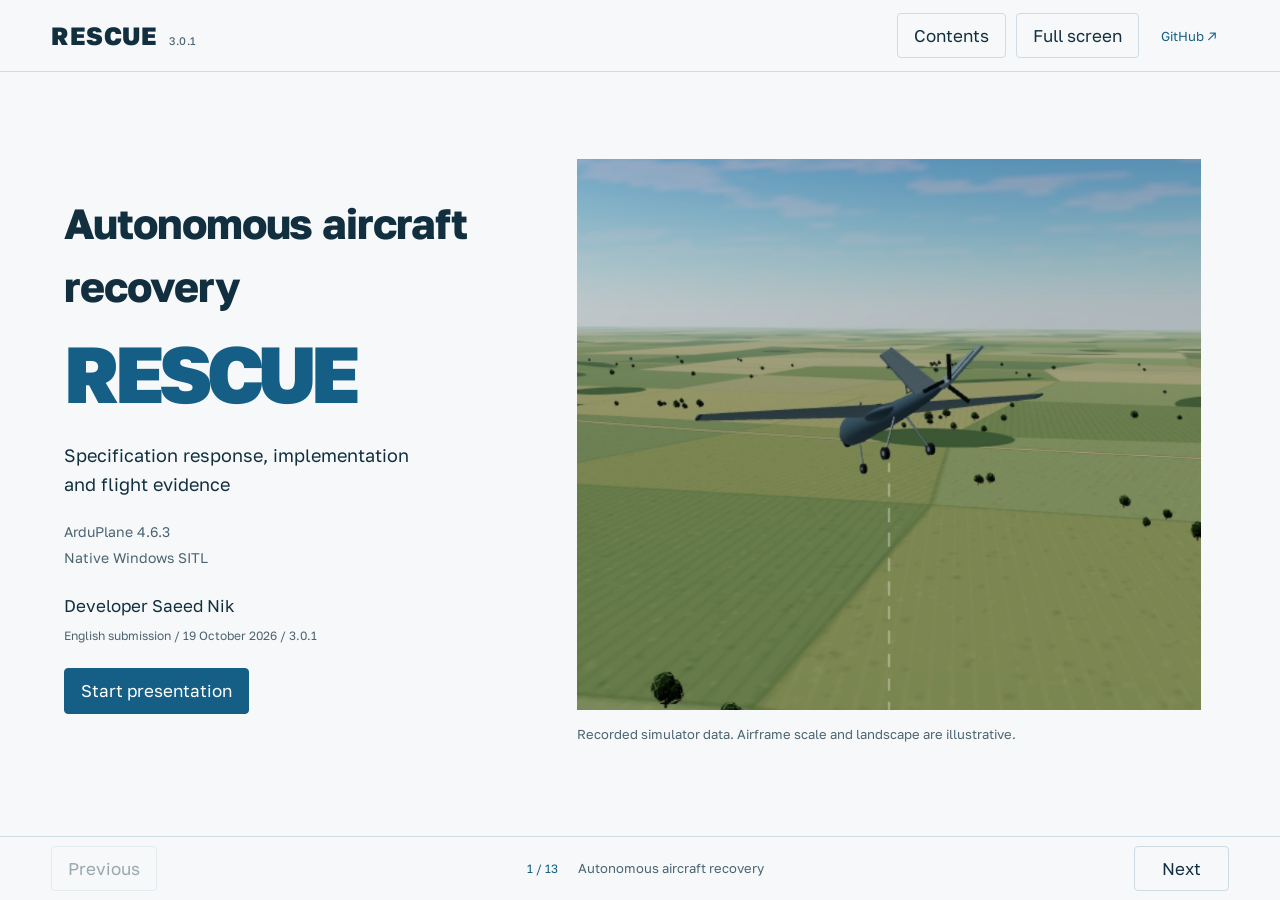
==== commit eac1884f: "Fix Windows runtime delivery and publish English-only project pages" ====
--- a/docs/index.html
+++ b/docs/index.html
@@ -1 +1 @@
-<!doctype html><html lang="fa" dir="rtl"><head><meta charset="utf-8"><meta name="viewport" content="width=device-width,initial-scale=1"><meta name="theme-color" content="#173e52"><meta name="description" content="RESCUE mode implementation and native SITL evidence on ArduPlane 4.6.3 by Saeed Nik"><title>RESCUE / Saeed Nik</title><link rel="stylesheet" href="presentation.css"><link rel="icon" href="data:,"></head><body><a class="skip-link" href="#presentation"><span data-fa="رفتن به محتوای ارائه" data-ru="Перейти к презентации">رفتن به محتوای ارائه</span></a><header class="topbar"><a class="brand" href="#slide=0&lang=fa" dir="ltr">RESCUE<span>3.0.1</span></a><div class="top-actions"><button id="outline-toggle" aria-expanded="false" aria-controls="outline"><span data-fa="فهرست" data-ru="Содержание">فهرست</span></button><button id="language" type="button" aria-label="Switch language">Русский</button><button id="fullscreen"><span data-fa="تمام‌صفحه" data-ru="Полный экран">تمام‌صفحه</span></button><a href="https://github.com/saeednikakhtar/rescue-flight-lab" target="_blank" rel="noopener">GitHub ↗</a></div></header><nav id="outline" hidden aria-label="Presentation contents"><button data-go="0"><span data-fa="حالت نجات RESCUE" data-ru="Аварийное спасение RESCUE">حالت نجات RESCUE</span></button><button data-go="1"><span data-fa="۱ زمینه و هدف" data-ru="1 Контекст и цель">۱ زمینه و هدف</span></button><button data-go="2"><span data-fa="۲ رفتار کلی" data-ru="2 Общее поведение">۲ رفتار کلی</span></button><button data-go="3"><span data-fa="۳ پارامترها" data-ru="3 Параметры">۳ پارامترها</span></button><button data-go="4"><span data-fa="۴ تشخیص و ورود" data-ru="4 Обнаружение и захват">۴ تشخیص و ورود</span></button><button data-go="5"><span data-fa="۴ ۳ بازیابی با TECS" data-ru="4.3 Вывод через TECS">۴ ۳ بازیابی با TECS</span></button><button data-go="6"><span data-fa="۴ ۴ تحویل کنترل" data-ru="4.4 Передача оператору">۴ ۴ تحویل کنترل</span></button><button data-go="7"><span data-fa="۴ ۵ چتر نجات" data-ru="4.5 Парашют">۴ ۵ چتر نجات</span></button><button data-go="8"><span data-fa="۵ حالت‌های مرزی و ایمنی" data-ru="5 Пограничные случаи и безопасность">۵ حالت‌های مرزی و ایمنی</span></button><button data-go="9"><span data-fa="۶ اقلام تحویل" data-ru="6 Что сдать">۶ اقلام تحویل</span></button><button data-go="10"><span data-fa="۷ سناریوهای SITL" data-ru="7 SITL сценарии">۷ سناریوهای SITL</span></button><button data-go="11"><span data-fa="گزارش و علت تصمیم" data-ru="Разбор решений по логу">گزارش و علت تصمیم</span></button><button data-go="12"><span data-fa="دریافت و اجرا" data-ru="Скачать и запустить">دریافت و اجرا</span></button></nav><main id="presentation" tabindex="-1"><section class="slide cover" id="slide-0" aria-labelledby="title-0"><div class="cover-copy"><h1 id="title-0" data-fa="نجات خودکار پرنده" data-ru="Автономное спасение борта">نجات خودکار پرنده</h1><p class="wordmark" lang="en" dir="ltr">RESCUE</p><p data-fa="پاسخ به تکلیف، پیاده‌سازی و شواهد آزمون" data-ru="Ответ на техническое задание, реализация и результаты испытаний">پاسخ به تکلیف، پیاده‌سازی و شواهد آزمون</p><div class="cover-meta"><span lang="en" dir="ltr">ArduPlane 4.6.3</span><span lang="en" dir="ltr">Native Windows SITL</span></div><div class="author"><span data-fa="برنامه‌نویس سعید نیک" data-ru="Разработчик Saeed Nik">برنامه‌نویس سعید نیک</span><small>3.0.1 / 2026-10-17</small></div><button class="primary" data-go="1"><span data-fa="شروع ارائه" data-ru="Открыть презентацию">شروع ارائه</span></button></div><figure class="cover-image"><img class="" src="assets/hero-cover.jpg" alt="نمایش سه‌بعدی پرنده با داده ثبت‌شده در SITL" data-alt-fa="نمایش سه‌بعدی پرنده با داده ثبت‌شده در SITL" data-alt-ru="Визуализация борта по записанной телеметрии SITL" loading="lazy" width="1280" height="720"><figcaption><span data-fa="بازپخش داده شبیه‌ساز؛ شکل پرنده و زمین نمایشی است" data-ru="Повтор данных симулятора. Модель борта и ландшафт иллюстративны">بازپخش داده شبیه‌ساز؛ شکل پرنده و زمین نمایشی است</span></figcaption></figure></section><section class="slide " id="slide-1" aria-labelledby="title-1" hidden><div class="slide-heading"><h2 id="title-1" data-fa="۱ زمینه و هدف" data-ru="1 Контекст и цель">۱ زمینه و هدف</h2></div><div class="split overview"><div><h3 data-fa="همان مأموریتِ سند" data-ru="Задача из технического задания">همان مأموریتِ سند</h3><ol class="purpose-list"><li><span data-fa="آغاز سقوط را به اپراتور هشدار می‌دهیم." data-ru="Предупреждаем оператора о начале падения.">آغاز سقوط را به اپراتور هشدار می‌دهیم.</span></li><li><span data-fa="با ادامه خطر، از مد جاری کنترل را می‌گیریم و بازیابی می‌کنیم." data-ru="При продолжении опасного снижения перехватываем управление из текущего режима и выполняем вывод.">با ادامه خطر، از مد جاری کنترل را می‌گیریم و بازیابی می‌کنیم.</span></li><li><span data-fa="پس از تثبیت، کنترل به خلبان بازمی‌گردد؛ بی‌پاسخ‌ماندن به چتر می‌انجامد." data-ru="После стабилизации передаём управление оператору. При отсутствии реакции выпускаем парашют.">پس از تثبیت، کنترل به خلبان بازمی‌گردد؛ بی‌پاسخ‌ماندن به چتر می‌انجامد.</span></li></ol><p data-fa="منطق نجات داخل فریمور است. پنل، ابزار مشاهده، راه‌اندازی و تحلیل است؛ TECS موجود پرواز را کنترل می‌کند." data-ru="Логика спасения находится в прошивке. Панель запускает и анализирует испытания. Полёт контролирует штатный TECS.">منطق نجات داخل فریمور است. پنل، ابزار مشاهده، راه‌اندازی و تحلیل است؛ TECS موجود پرواز را کنترل می‌کند.</p><a class="text-link" href="downloads/TZ_RESCUE_mode.pdf" id="brief-link"><span data-fa="مشاهده تکلیف اصلی" data-ru="Открыть исходное ТЗ">مشاهده تکلیف اصلی</span></a></div><div class="evidence-ledger"><div><strong>7</strong><span data-fa="سناریوی خواسته‌شده" data-ru="Требуемых сценариев">سناریوی خواسته‌شده</span></div><div><strong>8</strong><span data-fa="پرواز پذیرش؛ MANUAL و AUTO جدا" data-ru="Полётов приёмки. MANUAL и AUTO отдельно">پرواز پذیرش؛ MANUAL و AUTO جدا</span></div><div><strong>14</strong><span data-fa="رگرسیون تکمیلی با همان باینری" data-ru="Дополнительных проверок на том же бинарном файле">رگرسیون تکمیلی با همان باینری</span></div><p class="small"><span data-fa="۲۲ حالت مستقل در SITL تأیید شده‌اند. ده تست دستی کامل در خود QGC هنوز تکمیل نشده است." data-ru="22 уникальных проверки SITL подтверждены. Полная серия из десяти ручных испытаний в интерфейсе QGC ещё не завершена.">۲۲ حالت مستقل در SITL تأیید شده‌اند. ده تست دستی کامل در خود QGC هنوز تکمیل نشده است.</span></p></div></div></section><section class="slide " id="slide-2" aria-labelledby="title-2" hidden><div class="slide-heading"><h2 id="title-2" data-fa="۲ رفتار کلی" data-ru="2 Общее поведение">۲ رفتار کلی</h2></div><div class="phase-strip" role="group" aria-label="Recorded rescue phases"><button data-phase="0" aria-pressed="false"><span data-fa="پایش" data-ru="Проверка">پایش</span></button><button data-phase="1" aria-pressed="false"><span data-fa="هشدار" data-ru="Предупреждение">هشدار</span></button><button data-phase="2" aria-pressed="true"><span data-fa="بازیابی" data-ru="Вывод">بازیابی</span></button><button data-phase="3" aria-pressed="false"><span data-fa="تثبیت" data-ru="Стабилизация">تثبیت</span></button><button data-phase="4" aria-pressed="false"><span data-fa="چتر" data-ru="Парашют">چتر</span></button></div><div class="split phase-layout"><div><p class="native-label" id="phase-code">RESCUE</p><h3 id="phase-title"></h3><p id="phase-description"></p><dl class="phase-readouts" id="phase-readouts"></dl><p data-fa="ارتفاع‌های ۱۰۰ و ۲۰۰ متر نسبت به Home هستند. AGL مدل در نمایش سه‌بعدی، مرجع جداگانه دارد." data-ru="Пороги 100 и 200 м отсчитываются относительно Home. Высота AGL модели в 3D имеет отдельную систему отсчёта.">ارتفاع‌های ۱۰۰ و ۲۰۰ متر نسبت به Home هستند. AGL مدل در نمایش سه‌بعدی، مرجع جداگانه دارد.</p></div><figure><img id="phase-picture" width="1280" height="720" alt="Recorded native flight"><figcaption><span data-fa="تصویر از بازپخش داده مدل بومی SITL" data-ru="Кадр воспроизведения данных штатной модели SITL">تصویر از بازپخش داده مدل بومی SITL</span></figcaption></figure></div></section><section class="slide " id="slide-3" aria-labelledby="title-3" hidden><div class="slide-heading"><h2 id="title-3" data-fa="۳ پارامترها" data-ru="3 Параметры">۳ پارامترها</h2></div><p data-fa="پنج پارامتر زیر مستقیماً در تکلیف آمده‌اند. برای تعریف پایداری، شکست بازیابی و واکنش معتبر، ۲۱ تنظیم تکمیلی را همراه توجیه افزوده‌ایم." data-ru="Эти пять параметров заданы в ТЗ. Для определения устойчивого полёта, отказа восстановления и достоверной реакции оператора добавлен 21 обоснованный параметр.">پنج پارامتر زیر مستقیماً در تکلیف آمده‌اند. برای تعریف پایداری، شکست بازیابی و واکنش معتبر، ۲۱ تنظیم تکمیلی را همراه توجیه افزوده‌ایم.</p><div class="table-wrap"><table><thead><tr><th><span data-fa="پارامتر" data-ru="Параметр">پارامتر</span></th><th><span data-fa="مقدار پایه" data-ru="Значение">مقدار پایه</span></th><th><span data-fa="نقش" data-ru="Назначение">نقش</span></th></tr></thead><tbody id="required-parameters"></tbody></table></div><details class="parameter-details"><summary><span data-fa="۲۱ تنظیم تکمیلی و دلیل وجود آن‌ها" data-ru="21 дополнительная настройка и её обоснование">۲۱ تنظیم تکمیلی و دلیل وجود آن‌ها</span></summary><div class="parameter-search"><label for="parameter-search"><span data-fa="جست‌وجوی پارامتر" data-ru="Поиск параметра">جست‌وجوی پارامتر</span></label><input id="parameter-search" type="search" autocomplete="off" spellcheck="false" placeholder="RSC_STAB_S"></div><div class="table-wrap"><table><thead><tr><th><span data-fa="پارامتر" data-ru="Параметр">پارامتر</span></th><th><span data-fa="مقدار آزمون" data-ru="Тестовое значение">مقدار آزمون</span></th><th><span data-fa="کارکرد و دلیل" data-ru="Назначение и причина">کارکرد و دلیل</span></th></tr></thead><tbody id="extra-parameters"></tbody></table></div></details><p class="small"><span data-fa="این جدول فقط پارامترهای افزوده‌شده ما را دارد. تنظیمات موجود شبیه‌ساز و کنترلگر در فایل کامل .parm حفظ شده‌اند." data-ru="Здесь перечислены только добавленные нами параметры. Штатные настройки модели и контроллера сохранены в полном файле .parm.">این جدول فقط پارامترهای افزوده‌شده ما را دارد. تنظیمات موجود شبیه‌ساز و کنترلگر در فایل کامل .parm حفظ شده‌اند.</span></p></section><section class="slide " id="slide-4" aria-labelledby="title-4" hidden><div class="slide-heading"><h2 id="title-4" data-fa="۴ تشخیص و ورود" data-ru="4 Обнаружение и захват">۴ تشخیص و ورود</h2></div><div class="split detect"><div><h3 data-fa="ارتفاع کم، به‌تنهایی تشخیص سقوط نیست" data-ru="Малая высота сама по себе не означает падение">ارتفاع کم، به‌تنهایی تشخیص سقوط نیست</h3><p data-fa="مسیر اصلی: نزول پیوسته حداقل یک ثانیه و افت دو متر، سپس شتاب نزولی بیش از ۵ با دوام ۰٫۲ ثانیه. هشدار زیر ۲۰۰ متر؛ گرفتن کنترل زیر ۱۰۰ متر، فقط هنگام armed و پرواز." data-ru="Основной путь: снижение не менее 1 с с потерей 2 м, затем ускорение вниз более 5 м/с² в течение 0,2 с. Предупреждение ниже 200 м, захват ниже 100 м, только armed и в полёте.">مسیر اصلی: نزول پیوسته حداقل یک ثانیه و افت دو متر، سپس شتاب نزولی بیش از ۵ با دوام ۰٫۲ ثانیه. هشدار زیر ۲۰۰ متر؛ گرفتن کنترل زیر ۱۰۰ متر، فقط هنگام armed و پرواز.</p><h3 data-fa="حفاظت افزوده برای نزول با سرعت ثابت" data-ru="Дополнительная защита при снижении с постоянной скоростью">حفاظت افزوده برای نزول با سرعت ثابت</h3><p data-fa="زیر ۱۰۰ متر، نزول تأییدشده بالای ۵ متر بر ثانیه با زمان رسیدن به Home کمتر از ۶ ثانیه نیز می‌تواند فعال کند. زیر ۳۰ متر، حد نزول ۲ است. ترمز تأییدشده و فرصت محدود بالاکشیدن بررسی می‌شوند." data-ru="Ниже 100 м подтверждённое снижение более 5 м/с при времени до уровня Home менее 6 с также может вызвать захват. Ниже 30 м порог скорости равен 2 м/с. Учитываются подтверждённое торможение и ограниченный интервал реакции на вывод.">زیر ۱۰۰ متر، نزول تأییدشده بالای ۵ متر بر ثانیه با زمان رسیدن به Home کمتر از ۶ ثانیه نیز می‌تواند فعال کند. زیر ۳۰ متر، حد نزول ۲ است. ترمز تأییدشده و فرصت محدود بالاکشیدن بررسی می‌شوند.</p><p class="extension-note"><span data-fa="این حفاظت، توسعه صریح نسبت به شرط صرفاً شتابی سند است." data-ru="Эта защита явно расширяет заданное в ТЗ условие только по ускорению.">این حفاظت، توسعه صریح نسبت به شرط صرفاً شتابی سند است.</span></p></div><div><div class="segmented"><button data-detect="normal" aria-pressed="false"><span data-fa="تیک‌آف عادی ۸۰ متر" data-ru="Обычный взлёт на 80 м">تیک‌آف عادی ۸۰ متر</span></button><button data-detect="steady" aria-pressed="true"><span data-fa="نزول ثابت خطرناک" data-ru="Опасное равномерное снижение">نزول ثابت خطرناک</span></button></div><div id="detect-height" class="chart"></div><div id="detect-accel" class="chart compact"></div><p id="detect-result" class="measured-result"></p></div></div></section><section class="slide " id="slide-5" aria-labelledby="title-5" hidden><div class="slide-heading"><h2 id="title-5" data-fa="۴ ۳ بازیابی با TECS" data-ru="4.3 Вывод через TECS">۴ ۳ بازیابی با TECS</h2></div><div class="split"><div><h3 data-fa="کنترل انرژیِ موجود، با هدف‌های تازه" data-ru="Штатное управление энергией с новыми целями">کنترل انرژیِ موجود، با هدف‌های تازه</h3><p data-fa="RESCUE هدف ارتفاع ۲۰۰ متر Home و سرعت مجاز را به TECS می‌دهد. رول هدف صفر است و کنترلگرهای وضعیت موجود سطوح پروازی را هدایت می‌کنند. در بخش اصلی صعود، کامل‌ترین گاز مجاز درخواست می‌شود." data-ru="RESCUE задаёт TECS высоту 200 м относительно Home и безопасную скорость. Заданный крен равен нулю, рулями управляют штатные регуляторы. На основном участке набора запрашивается полный доступный газ.">RESCUE هدف ارتفاع ۲۰۰ متر Home و سرعت مجاز را به TECS می‌دهد. رول هدف صفر است و کنترلگرهای وضعیت موجود سطوح پروازی را هدایت می‌کنند. در بخش اصلی صعود، کامل‌ترین گاز مجاز درخواست می‌شود.</p><p data-fa="نزدیک هدف، TECS توان را برای تثبیت تنظیم می‌کند. محدودیت سرعت و واماندگی برقرار است؛ قانون تازه‌ای برای پیچ و گاز ننوشته‌ایم." data-ru="Возле цели TECS регулирует мощность для стабилизации. Ограничения скорости и сваливания сохраняются. Новый закон управления тангажом и газом не вводился.">نزدیک هدف، TECS توان را برای تثبیت تنظیم می‌کند. محدودیت سرعت و واماندگی برقرار است؛ قانون تازه‌ای برای پیچ و گاز ننوشته‌ایم.</p><p class="implementation-note"><span data-fa="در ورود اضطراری، مقداردهی حالت داخلیِ فرمان پیچ TECS، تأخیر خروج از شیرجه نزدیک عمودی را کاهش می‌دهد." data-ru="При аварийном входе инициализация внутреннего состояния команды тангажа TECS сокращает задержку выхода из почти вертикального пикирования.">در ورود اضطراری، مقداردهی حالت داخلیِ فرمان پیچ TECS، تأخیر خروج از شیرجه نزدیک عمودی را کاهش می‌دهد.</span></p></div><div><div id="tecs-height" class="chart"></div><div id="tecs-speed" class="chart compact"></div><p class="small"><span data-fa="خط قرمز سرعت: حداقلِ پروفایل مدل، ۱۰ متر بر ثانیه." data-ru="Красная линия скорости: минимум тестового профиля модели, 10 м/с.">خط قرمز سرعت: حداقلِ پروفایل مدل، ۱۰ متر بر ثانیه.</span></p></div></div></section><section class="slide " id="slide-6" aria-labelledby="title-6" hidden><div class="slide-heading"><h2 id="title-6" data-fa="۴ ۴ تحویل کنترل" data-ru="4.4 Передача оператору">۴ ۴ تحویل کنترل</h2></div><div class="split handover"><div><h3 data-fa="تایمر پس از تثبیت شروع می‌شود" data-ru="Таймер запускается после стабилизации">تایمر پس از تثبیت شروع می‌شود</h3><ul class="criteria"><li><span data-fa="ارتفاع ۲۰۰ ±۵ متر و سرعت عمودی حداکثر ±۱ متر بر ثانیه" data-ru="Высота 200 ±5 м и вертикальная скорость не более ±1 м/с">ارتفاع ۲۰۰ ±۵ متر و سرعت عمودی حداکثر ±۱ متر بر ثانیه</span></li><li><span data-fa="رول و پیچ حداکثر ۱۰ درجه؛ نرخ چرخش حداکثر ۱۵ درجه بر ثانیه" data-ru="Крен и тангаж не более 10°, угловая скорость не более 15°/с">رول و پیچ حداکثر ۱۰ درجه؛ نرخ چرخش حداکثر ۱۵ درجه بر ثانیه</span></li><li><span data-fa="سرعت هوایی حداقل ۱۰ متر بر ثانیه؛ همه شرط‌ها برای دو ثانیه" data-ru="Воздушная скорость не менее 10 м/с. Все условия выполняются 2 с">سرعت هوایی حداقل ۱۰ متر بر ثانیه؛ همه شرط‌ها برای دو ثانیه</span></li></ul><p data-fa="تغییر مدِ خلبان در پنجره پنج‌ثانیه‌ای پذیرفته می‌شود. مسیر افزوده استیک، تغییر تازه و عمدی ۱۲۰ میکروثانیه‌ای برای ۰٫۳ ثانیه می‌خواهد و FBWA را انتخاب می‌کند؛ RSC_STK_EN=0 آن را خاموش می‌کند." data-ru="Смена режима оператором принимается в течение пяти секунд. Дополнительный путь по стику требует нового намеренного изменения на 120 мкс в течение 0,3 с и выбирает FBWA. RSC_STK_EN=0 отключает этот путь.">تغییر مدِ خلبان در پنجره پنج‌ثانیه‌ای پذیرفته می‌شود. مسیر افزوده استیک، تغییر تازه و عمدی ۱۲۰ میکروثانیه‌ای برای ۰٫۳ ثانیه می‌خواهد و FBWA را انتخاب می‌کند؛ RSC_STK_EN=0 آن را خاموش می‌کند.</p></div><div class="window-view"><div class="segmented"><button data-handover="handover" aria-pressed="false"><span data-fa="خلبان FBWA می‌دهد" data-ru="Оператор выбирает FBWA">خلبان FBWA می‌دهد</span></button><button data-handover="no_pilot" aria-pressed="true"><span data-fa="خلبان پاسخی نمی‌دهد" data-ru="Нет реакции оператора">خلبان پاسخی نمی‌دهد</span></button></div><div class="deadline-display"><strong id="handover-time">5.00</strong><span><span data-fa="ثانیه پس از اعلام پایداری" data-ru="секунд после сигнала стабилизации">ثانیه پس از اعلام پایداری</span></span></div><div class="deadline-track"><div id="handover-bar"></div></div><label for="handover-scrub"><span data-fa="مرور زمانِ رویداد ثبت‌شده" data-ru="Время записанного события">مرور زمانِ رویداد ثبت‌شده</span></label><input id="handover-scrub" type="range" min="0" max="6" step="0.02" value="0"><p id="handover-result" aria-live="polite"></p><p class="small"><span data-fa="این کنترل، بازپخش رویداد لاگ است و فرمانی به پرنده نمی‌فرستد." data-ru="Это просмотр событий лога. Команды борту не отправляются.">این کنترل، بازپخش رویداد لاگ است و فرمانی به پرنده نمی‌فرستد.</span></p></div></div></section><section class="slide " id="slide-7" aria-labelledby="title-7" hidden><div class="slide-heading"><h2 id="title-7" data-fa="۴ ۵ چتر نجات" data-ru="4.5 Парашют">۴ ۵ چتر نجات</h2></div><div class="video-layout"><div><video id="cycle-video" controls preload="none" poster="assets/canopy-flight.jpg" playsinline><source src="assets/no_pilot-replay.webm" type="video/webm"></video><div class="chapter-buttons"><button data-seek="6"><span data-fa="گرفتن کنترل" data-ru="Захват">گرفتن کنترل</span></button><button data-seek="21"><span data-fa="تثبیت" data-ru="Стабилизация">تثبیت</span></button><button data-seek="23.5"><span data-fa="رهاسازی" data-ru="Выпуск">رهاسازی</span></button><button data-seek="25.5"><span data-fa="چتر باز" data-ru="Купол раскрыт">چتر باز</span></button></div><p class="small"><span data-fa="بازآزمایی سناریوی ۵ با همان باینری، از ثبت native تا رسیدن مدل به زمین. پخش دوبرابر؛ منظره و ابعاد مدل نمایشی‌اند." data-ru="Повтор сценария 5 на том же бинарном файле до касания земли моделью. Воспроизведение 2x. Ландшафт и размеры модели иллюстративны.">بازآزمایی سناریوی ۵ با همان باینری، از ثبت native تا رسیدن مدل به زمین. پخش دوبرابر؛ منظره و ابعاد مدل نمایشی‌اند.</span></p></div><div><h3 data-fa="رهاسازی با AP_Parachute" data-ru="Выпуск через AP_Parachute">رهاسازی با AP_Parachute</h3><p data-fa="پس از پایان مهلت بدون پاسخ، درخواست چتر، قطع موتور و disarm ثبت می‌شوند. در پروفایل حاضر، خروجی رهاساز ۰٫۵ ثانیه تأخیر دارد و مدل چتر طی ۱٫۵ ثانیه باز می‌شود." data-ru="По истечении окна без реакции регистрируются запрос парашюта, остановка двигателя и disarm. В данном профиле задержка выхода выпуска составляет 0,5 с, раскрытие модели купола занимает 1,5 с.">پس از پایان مهلت بدون پاسخ، درخواست چتر، قطع موتور و disarm ثبت می‌شوند. در پروفایل حاضر، خروجی رهاساز ۰٫۵ ثانیه تأخیر دارد و مدل چتر طی ۱٫۵ ثانیه باز می‌شود.</p><p data-fa="پس از رهاسازی، برای آزمون تازه باید شبیه‌سازی دوباره آغاز شود. رسیدن مدل به زمین، تأیید چتر واقعی یا سازه پرنده نیست." data-ru="После выпуска для следующего испытания требуется новый запуск симуляции. Касание моделью земли не является квалификацией реального парашюта или конструкции борта.">پس از رهاسازی، برای آزمون تازه باید شبیه‌سازی دوباره آغاز شود. رسیدن مدل به زمین، تأیید چتر واقعی یا سازه پرنده نیست.</p></div></div></section><section class="slide " id="slide-8" aria-labelledby="title-8" hidden><div class="slide-heading"><h2 id="title-8" data-fa="۵ حالت‌های مرزی و ایمنی" data-ru="5 Пограничные случаи и безопасность">۵ حالت‌های مرزی و ایمنی</h2></div><div class="split safety"><div><h3 data-fa="آنچه تکلیف الزام کرده" data-ru="Обязательные требования ТЗ">آنچه تکلیف الزام کرده</h3><ul class="criteria"><li><span data-fa="واگذاری پس از گرفتن کنترل از MANUAL" data-ru="Возврат управления после захвата из MANUAL">واگذاری پس از گرفتن کنترل از MANUAL</span></li><li><span data-fa="جلوگیری از رفت و برگشت مکرر RESCUE و MONITOR" data-ru="Отсутствие дребезга RESCUE и MONITOR">جلوگیری از رفت و برگشت مکرر RESCUE و MONITOR</span></li><li><span data-fa="عدم مداخله با RSC_ENABLE=0" data-ru="Отсутствие вмешательства при RSC_ENABLE=0">عدم مداخله با RSC_ENABLE=0</span></li><li><span data-fa="ثبت گذارها و مقدارهای محرک در لاگ" data-ru="Логирование переходов и значений триггеров">ثبت گذارها و مقدارهای محرک در لاگ</span></li></ul><h3 data-fa="تصمیم‌های اجرایی و قابلیت‌های افزوده" data-ru="Принятые решения и расширения">تصمیم‌های اجرایی و قابلیت‌های افزوده</h3><p data-fa="پایداری را عددی تعریف کرده‌ایم؛ پیشرفت را با ارتفاع یا انرژیِ سرعت می‌سنجیم. بازیابیِ ناموفق، افت ناوبری و نزدیک‌شدن خطرناک به Home، مسیر چتر دارند. نزول ثابت، ترمز واقعی و پاسخ تازه استیک نیز جدا بررسی می‌شوند." data-ru="Устойчивость определена численно. Прогресс оценивается по высоте или энергии скорости. Неудачный вывод, потеря навигации и опасное приближение к Home ведут к парашюту. Отдельно учитываются равномерное снижение, реальное торможение и свежая реакция стиком.">پایداری را عددی تعریف کرده‌ایم؛ پیشرفت را با ارتفاع یا انرژیِ سرعت می‌سنجیم. بازیابیِ ناموفق، افت ناوبری و نزدیک‌شدن خطرناک به Home، مسیر چتر دارند. نزول ثابت، ترمز واقعی و پاسخ تازه استیک نیز جدا بررسی می‌شوند.</p></div><div><h3 data-fa="گاز کامل، به‌تنهایی به معنی صعود نیست" data-ru="Полный газ сам по себе не означает набор высоты">گاز کامل، به‌تنهایی به معنی صعود نیست</h3><div id="failure-height" class="chart"></div><p class="measured-result"><span data-fa="در آزمون خرابی پیشران، نبود پیشرفت به درخواست چتر در ۷۳٫۵۴ متر Home منجر شد." data-ru="В испытании с отказом двигателя отсутствие прогресса привело к запросу парашюта на 73,54 м относительно Home.">در آزمون خرابی پیشران، نبود پیشرفت به درخواست چتر در ۷۳٫۵۴ متر Home منجر شد.</span></p><p class="limitation"><span data-fa="Home، زمین زیر پرنده نیست. حفاظت‌ها برای مدل حاضر آزموده شده‌اند؛ ارتفاع بسیار کم یا زمین مرتفع می‌تواند فرصت بازیابی را از بین ببرد." data-ru="Home не является высотой земли под бортом. Защиты проверены на данной модели. Очень малая высота или возвышенный рельеф могут исключить возможность вывода.">Home، زمین زیر پرنده نیست. حفاظت‌ها برای مدل حاضر آزموده شده‌اند؛ ارتفاع بسیار کم یا زمین مرتفع می‌تواند فرصت بازیابی را از بین ببرد.</span></p></div></div></section><section class="slide " id="slide-9" aria-labelledby="title-9" hidden><div class="slide-heading"><h2 id="title-9" data-fa="۶ اقلام تحویل" data-ru="6 Что сдать">۶ اقلام تحویل</h2></div><p data-fa="پنج قلم خواسته‌شده در بسته تحویل، پوشه‌های مشخص دارند. فایل‌های اجرایی و وابستگی‌ها نیز همراه باینری قرار دارند." data-ru="Пять требуемых результатов разложены по отдельным папкам комплекта. Исполняемые файлы запуска и зависимости поставляются вместе с бинарным файлом.">پنج قلم خواسته‌شده در بسته تحویل، پوشه‌های مشخص دارند. فایل‌های اجرایی و وابستگی‌ها نیز همراه باینری قرار دارند.</p><div class="delivery-list"><a href="https://github.com/saeednikakhtar/rescue-flight-lab/raw/refs/heads/main/firmware/rescue.patch"><span><span data-fa="پچ" data-ru="Патч">پچ</span></span><code dir="ltr">01_Patch/rescue.patch</code><span class="open-symbol" aria-hidden="true">↗</span></a><a href="https://github.com/saeednikakhtar/rescue-flight-lab/raw/refs/heads/main/parameters/rescue.parm"><span><span data-fa="پارامترهای کامل SITL" data-ru="Полные параметры SITL">پارامترهای کامل SITL</span></span><code dir="ltr">02_Parameters/rescue.parm</code><span class="open-symbol" aria-hidden="true">↗</span></a><a href="https://github.com/saeednikakhtar/rescue-flight-lab/releases/tag/v3.0.1"><span><span data-fa="باینری شبیه‌ساز" data-ru="Бинарный файл симулятора">باینری شبیه‌ساز</span></span><code dir="ltr">03_SITL/bin/arduplane.exe</code><span class="open-symbol" aria-hidden="true">↗</span></a><a href="https://github.com/saeednikakhtar/rescue-flight-lab/blob/main/evidence/Phase_Analysis.md"><span><span data-fa="لاگ و تحلیل فازها" data-ru="BIN и разбор фаз">لاگ و تحلیل فازها</span></span><code dir="ltr">04_Logs/Phase_Analysis.md</code><span class="open-symbol" aria-hidden="true">↗</span></a><a href="https://github.com/saeednikakhtar/rescue-flight-lab/blob/main/app/README.md"><span><span data-fa="README و تصمیم‌ها" data-ru="README и принятые решения">README و تصمیم‌ها</span></span><code dir="ltr">05_README/README.md</code><span class="open-symbol" aria-hidden="true">↗</span></a></div><div class="delivery-bottom"><a class="primary button" href="https://github.com/saeednikakhtar/rescue-flight-lab/releases/tag/v3.0.1"><span data-fa="بسته‌های دانلودی در Releases" data-ru="Пакеты в Releases">بسته‌های دانلودی در Releases</span></a><a class="text-link" href="downloads/RESCUE_Response_FA_3.0.1.docx" download><span data-fa="پاسخ Word هشت‌صفحه‌ای" data-ru="Ответ Word на 8 страницах">پاسخ Word هشت‌صفحه‌ای</span></a></div></section><section class="slide " id="slide-10" aria-labelledby="title-10" hidden><div class="slide-heading"><h2 id="title-10" data-fa="۷ سناریوهای SITL" data-ru="7 SITL сценарии">۷ سناریوهای SITL</h2></div><div class="scenario-layout"><div class="scenario-list" role="group" aria-label="Seven requested acceptance scenarios"><button data-scenario="warning" aria-pressed="false"><span data-fa="۱ هشدار بدون تغییر مد" data-ru="1 Предупреждение без смены режима">۱ هشدار بدون تغییر مد</span></button><button data-scenario="manual" aria-pressed="true"><span data-fa="۲ ورود از MANUAL و AUTO" data-ru="2 Захват из MANUAL и AUTO">۲ ورود از MANUAL و AUTO</span></button><button data-scenario="recovery" aria-pressed="false"><span data-fa="۳ بازیابی و تراز پایدار" data-ru="3 Набор и устойчивый горизонт">۳ بازیابی و تراز پایدار</span></button><button data-scenario="handover" aria-pressed="false"><span data-fa="۴ واگذاری به FBWA" data-ru="4 Передача в FBWA">۴ واگذاری به FBWA</span></button><button data-scenario="no_pilot" aria-pressed="false"><span data-fa="۵ نبود پاسخ خلبان" data-ru="5 Нет реакции оператора">۵ نبود پاسخ خلبان</span></button><button data-scenario="failed" aria-pressed="false"><span data-fa="۶ بازیابی ناموفق" data-ru="6 Неудачный вывод">۶ بازیابی ناموفق</span></button><button data-scenario="disabled" aria-pressed="false"><span data-fa="۷ منطق غیرفعال" data-ru="7 Логика отключена">۷ منطق غیرفعال</span></button></div><div class="scenario-detail"><div class="scenario-title"><h3 id="scenario-title"></h3><strong class="pass-label" lang="en">PASS / BIN</strong></div><div id="capture-modes" class="segmented"><button data-capture="manual" aria-pressed="true"><span data-fa="MANUAL" data-ru="MANUAL">MANUAL</span></button><button data-capture="auto" aria-pressed="false"><span data-fa="AUTO" data-ru="AUTO">AUTO</span></button></div><p id="scenario-description"></p><div id="scenario-chart" class="chart"></div><div id="scenario-facts" class="fact-line"></div><a id="scenario-bin" class="text-link" href="#"><span data-fa="دریافت BIN اصلی این پرواز" data-ru="Скачать исходный BIN этого полёта">دریافت BIN اصلی این پرواز</span></a><p class="small"><span data-fa="هفت سناریو، هشت پرواز؛ دو مد منبع جدا بررسی شده‌اند. ۱۴ رگرسیون، پوشش مهندسیِ جدا هستند." data-ru="Семь сценариев, восемь полётов. Два исходных режима проверены отдельно. Ещё 14 регрессий относятся к отдельным инженерным проверкам.">هفت سناریو، هشت پرواز؛ دو مد منبع جدا بررسی شده‌اند. ۱۴ رگرسیون، پوشش مهندسیِ جدا هستند.</span></p></div></div></section><section class="slide " id="slide-11" aria-labelledby="title-11" hidden><div class="slide-heading"><h2 id="title-11" data-fa="گزارش و علت تصمیم" data-ru="Разбор решений по логу">گزارش و علت تصمیم</h2></div><div class="split report-slide"><div><h3 data-fa="کجا و چرا سیستم فعال شد" data-ru="Где и почему сработала система">کجا و چرا سیستم فعال شد</h3><p data-fa="در هر گزارش، زمان بومی پرواز، ارتفاع Home، شتاب، نزول، موقعیت و بیت علت با هم دیده می‌شوند. انتخاب رویداد، نمودار و مسیر را روی همان لحظه متمرکز می‌کند." data-ru="Отчёт связывает время полёта, высоту Home, ускорение, скорость снижения, координаты и код причины. Выбор события синхронизирует графики и траекторию на нужном моменте.">در هر گزارش، زمان بومی پرواز، ارتفاع Home، شتاب، نزول، موقعیت و بیت علت با هم دیده می‌شوند. انتخاب رویداد، نمودار و مسیر را روی همان لحظه متمرکز می‌کند.</p><dl class="reason-list"><div><dt>32</dt><dd><span data-fa="ورود تکمیلی به دلیل زمان کوتاه تا Home" data-ru="Дополнительный захват по малому времени до Home">ورود تکمیلی به دلیل زمان کوتاه تا Home</span></dd></div><div><dt>64</dt><dd><span data-fa="ترمز واقعی با فاصله توقف کافی" data-ru="Подтверждённое торможение с запасом высоты">ترمز واقعی با فاصله توقف کافی</span></dd></div><div><dt>128</dt><dd><span data-fa="فرصت محدود برای آغاز بالاکشیدن" data-ru="Ограниченное время на начало вывода">فرصت محدود برای آغاز بالاکشیدن</span></dd></div></dl><p data-fa="ثبت دستی با برچسب Recorded می‌ماند؛ بدون کنترل شواهد، به Pass تبدیل نمی‌شود. BIN و گزارش قابل دریافت‌اند." data-ru="Ручная запись остаётся Recorded. Без проверки исходных данных она не превращается в Pass. BIN и отчёт доступны для скачивания.">ثبت دستی با برچسب Recorded می‌ماند؛ بدون کنترل شواهد، به Pass تبدیل نمی‌شود. BIN و گزارش قابل دریافت‌اند.</p></div><figure class="report-figure"><img class="" src="assets/decision-report.png" alt="گزارش واقعی ورود با حفاظت نزول ثابت و نمودارهای هم‌زمان" data-alt-fa="گزارش واقعی ورود با حفاظت نزول ثابت و نمودارهای هم‌زمان" data-alt-ru="Фактический отчёт о захвате при равномерном снижении с синхронными графиками" loading="lazy" width="1280" height="720"><figcaption><span data-fa="گزارشِ پرواز ثبت‌شده با همان باینری نسخه ۳٫۰٫۱" data-ru="Отчёт записанного полёта на том же бинарном файле версии 3.0.1">گزارشِ پرواز ثبت‌شده با همان باینری نسخه ۳٫۰٫۱</span></figcaption></figure></div><details class="video-extra"><summary><span data-fa="دیدن ویدئوی حفاظت نزول ثابت" data-ru="Видео защиты при равномерном снижении">دیدن ویدئوی حفاظت نزول ثابت</span></summary><video id="steady-video" controls preload="none" poster="assets/steady-flight.jpg" playsinline><source src="assets/steady-replay.webm" type="video/webm"></video></details></section><section class="slide " id="slide-12" aria-labelledby="title-12" hidden><div class="slide-heading"><h2 id="title-12" data-fa="دریافت و اجرا" data-ru="Скачать и запустить">دریافت و اجرا</h2></div><div class="split final"><div><h3 data-fa="دو مسیر اجرا، یک فریمور" data-ru="Два способа запуска одной прошивки">دو مسیر اجرا، یک فریمور</h3><div class="launcher-row"><code dir="ltr">QGC-Manual-Ground.exe</code><p data-fa="پرنده خاموش و غیرمسلح روی باند؛ تیک‌آف و هدایت با خود کیوگراند، بدون سناریوی خودکار." data-ru="Борт на ВПП, disarmed. Взлёт и управление выполняются в QGC без автоматического сценария.">پرنده خاموش و غیرمسلح روی باند؛ تیک‌آف و هدایت با خود کیوگراند، بدون سناریوی خودکار.</p></div><div class="launcher-row"><code dir="ltr">RESCUE-Flight-Lab.exe</code><p data-fa="پنل محلی، اتصال کیوگراند و نمایش خودکار ۲۴۰ متری." data-ru="Локальная панель, соединение QGC и автоматическая демонстрация с 240 м.">پنل محلی، اتصال کیوگراند و نمایش خودکار ۲۴۰ متری.</p></div><div class="download-links"><a class="primary button" href="https://github.com/saeednikakhtar/rescue-flight-lab/releases/tag/v3.0.1"><span data-fa="دریافت بسته کامل" data-ru="Скачать полный комплект">دریافت بسته کامل</span></a><a class="button secondary" href="downloads/RESCUE_Response_FA_3.0.1.docx" download><span data-fa="دریافت Word" data-ru="Скачать Word">دریافت Word</span></a><a class="text-link" href="https://github.com/saeednikakhtar/rescue-flight-lab">GitHub / saeednikakhtar</a></div></div><div><h3 data-fa="دامنه نتیجه" data-ru="Границы подтверждённого результата">دامنه نتیجه</h3><p data-fa="۲۲ حالت مستقل با باینری مشخص بررسی شده‌اند. یک بازآزمایی سناریوی ۵ برای ویدئوی کامل چتر نیز تأیید شد. مجموعه ده آزمون دستی QGC هنوز کامل نشده است." data-ru="22 уникальные проверки выполнены на конкретном бинарном файле. Дополнительный повтор сценария 5 для полного видео парашюта также подтверждён. Серия из десяти ручных испытаний в QGC ещё не завершена.">۲۲ حالت مستقل با باینری مشخص بررسی شده‌اند. یک بازآزمایی سناریوی ۵ برای ویدئوی کامل چتر نیز تأیید شد. مجموعه ده آزمون دستی QGC هنوز کامل نشده است.</p><p data-fa="این بسته، شبیه‌ساز رایانه است؛ فریمور فلش Pixhawk یا تأیید چتر واقعی نیست. حفاظت نزول ثابت و پاسخ استیک، توسعه‌های اعلام‌شده‌اند." data-ru="Комплект предназначен для симуляции на ПК. Это не образ для прошивки Pixhawk и не квалификация реального парашюта. Защита равномерного снижения и реакция стиком обозначены как расширения.">این بسته، شبیه‌ساز رایانه است؛ فریمور فلش Pixhawk یا تأیید چتر واقعی نیست. حفاظت نزول ثابت و پاسخ استیک، توسعه‌های اعلام‌شده‌اند.</p><div class="build-id"><span>Firmware SHA-256</span><code dir="ltr">4bfa07c8b3f1febac6045f91058c5eab49b57801fd45eec16702940c54c2fe66</code></div><p class="small"><span data-fa="ZIP را کامل استخراج کنید؛ فایل‌ها و پوشه‌های همراه باید کنار راه‌اندازها بمانند." data-ru="Полностью распакуйте ZIP. Сохраняйте файлы и папки зависимостей рядом с файлами запуска.">ZIP را کامل استخراج کنید؛ فایل‌ها و پوشه‌های همراه باید کنار راه‌اندازها بمانند.</span></p></div></div></section></main><footer class="deck-controls"><button id="previous"><span data-fa="قبلی" data-ru="Назад">قبلی</span></button><div class="page-state"><span id="page-count" dir="ltr">1 / 13</span><span id="page-topic"></span></div><button id="next"><span data-fa="بعدی" data-ru="Далее">بعدی</span></button></footer><div id="toast" role="status" hidden></div><script src="assets/flight-data.js"></script><script src="assets/parameters.js"></script><script src="presentation.js"></script></body></html>+<!doctype html><html lang="en" dir="ltr"><head><meta charset="utf-8"><meta name="viewport" content="width=device-width,initial-scale=1"><meta name="description" content="RESCUE specification response and native ArduPlane 4.6.3 SITL evidence"><title>RESCUE | English submission</title><link rel="stylesheet" href="presentation.css"></head><body><a class="skip-link" href="#presentation">Skip to presentation</a><header class="topbar"><a class="brand" href="#slide=0">RESCUE <span>3.0.1</span></a><nav class="top-actions" aria-label="Presentation controls"><button id="outline-toggle" aria-expanded="false" aria-controls="outline">Contents</button><button id="fullscreen">Full screen</button><a href="https://github.com/saeednikakhtar/rescue-flight-lab">GitHub ↗</a></nav></header><nav id="outline" aria-label="Presentation outline" hidden><button data-go="0">Autonomous aircraft recovery</button><button data-go="1">1 Context and objective</button><button data-go="2">2 General behavior</button><button data-go="3">3 Custom parameters</button><button data-go="4">4 1 and 4 2 Detection and control capture</button><button data-go="5">4 3 Recovery with existing TECS</button><button data-go="6">4 4 Stable recovery and pilot handover</button><button data-go="7">4 5 Parachute</button><button data-go="8">5 Edge cases and safe degradation</button><button data-go="9">6 Required deliverables</button><button data-go="10">7 Required SITL scenarios</button><button data-go="11">Decision evidence and reporting</button><button data-go="12">Download and run</button></nav><main id="presentation" tabindex="-1"><section class="slide cover" id="slide-0" aria-labelledby="title-0"><div class="cover-copy"><h1 id="title-0">Autonomous aircraft recovery</h1><p class="wordmark">RESCUE</p><p>Specification response, implementation and flight evidence</p><div class="cover-meta"><span>ArduPlane 4.6.3</span><span>Native Windows SITL</span></div><div class="author"><span>Developer Saeed Nik</span><small>English submission / 19 October 2026 / 3.0.1</small></div><button class="primary" data-go="1">Start presentation</button></div><figure class="cover-image"><img src="assets/hero-cover.jpg" alt="Recorded native simulator pose displayed in the illustrative aircraft scene" loading="lazy"><figcaption>Recorded simulator data. Airframe scale and landscape are illustrative.</figcaption></figure></section><section class="slide " id="slide-1" aria-labelledby="title-1" hidden><div class="slide-heading"><h2 id="title-1">1 Context and objective</h2></div><div class="split"><div><h3>Rescue in the flight firmware</h3><ol class="purpose-list"><li>Warn the operator when qualifying falling starts.</li><li>If falling continues below the trigger height, capture control and recover.</li><li>Return control to the pilot, or request the parachute when there is no response.</li></ol><p>Section 3 allows justified additional settings. Sections 4.1, 4.4 and 5 require persistence, stability and hysteresis; scenario 6 requires a safe response to failed recovery.</p><p class="small">Early takeoff false alarms and a steep steady descent with near-zero acceleration exposed different problems. The Word response distinguishes refinements of the requirements from the added entry and stick-acknowledgment paths.</p></div><div class="evidence-ledger"><div><strong>7</strong><span>Required acceptance scenarios</span></div><div><strong>8</strong><span>Original acceptance flights; MANUAL and AUTO capture are separate</span></div><div><strong>14</strong><span>Additional native regression cases</span></div><p class="small">A separate repeat of scenario 5 records the full modeled canopy sequence. It is not another unique acceptance scenario.</p></div></div></section><section class="slide " id="slide-2" aria-labelledby="title-2" hidden><div class="slide-heading"><h2 id="title-2">2 General behavior</h2></div><div class="phase-strip" role="group" aria-label="Recorded rescue phases"><button data-phase="0" aria-pressed="false">Monitor</button><button data-phase="1" aria-pressed="false">Warning</button><button data-phase="2" aria-pressed="true">Rescue</button><button data-phase="3" aria-pressed="false">Stabilized</button><button data-phase="4" aria-pressed="false">Parachute</button></div><div class="split phase-layout"><div><p id="phase-code" class="native-label"></p><h3 id="phase-title"></h3><p id="phase-description"></p><dl id="phase-readouts" class="phase-readouts"></dl><p class="small">Home-relative decision height and the model’s height above ground are separate measurements.</p></div><figure><img id="phase-picture" src="assets/capture-flight.jpg" alt="Recorded recovery phase"></figure></div></section><section class="slide " id="slide-3" aria-labelledby="title-3" hidden><div class="slide-heading"><h2 id="title-3">3 Custom parameters</h2></div><p>Five settings come directly from the brief. The 21 additions define persistence, stability, recovery failure and optional acknowledgment; they do not replace TECS.</p><div class="table-wrap"><table><thead><tr><th>Parameter</th><th>Value</th><th>Purpose</th></tr></thead><tbody id="required-parameters"></tbody></table></div><details class="parameter-details"><summary>Show the 21 justified additional settings</summary><label class="parameter-search">Find a setting<input id="parameter-search" type="search" placeholder="Name or purpose"></label><div class="table-wrap"><table><thead><tr><th>Parameter</th><th>Value</th><th>Purpose</th></tr></thead><tbody id="extra-parameters"></tbody></table></div></details></section><section class="slide " id="slide-4" aria-labelledby="title-4" hidden><div class="slide-heading"><h2 id="title-4">4 1 and 4 2 Detection and control capture</h2></div><div class="split detect"><div><h3>The original acceleration rule</h3><p>Confirm at least 1 s of continuous descent and 2 m measured height loss. Downward acceleration must then exceed 5 m/s² for 0.2 s. Warn below 200 m Home; capture below 100 m when armed and flying.</p><h3>Why a steady-descent safeguard was added</h3><p>A recorded flight reached about 30 m Home at 7.67 m/s sink while downward acceleration was near zero. Height, confirmed sink and short time to Home now form an additional entry path.</p><p class="extension-note">This explicitly extends section 4.2. Ordinary shallow descent or low height alone does not activate it. Verified braking and one bounded pull-out grace apply only to the added path.</p></div><div><div class="segmented"><button data-detect="normal" aria-pressed="false">Ordinary takeoff</button><button data-detect="steady" aria-pressed="true">Steady descent</button></div><div id="detect-height" class="chart"></div><div id="detect-accel" class="chart compact"></div><p id="detect-result" class="measured-result"></p></div></div></section><section class="slide " id="slide-5" aria-labelledby="title-5" hidden><div class="slide-heading"><h2 id="title-5">4 3 Recovery with existing TECS</h2></div><div class="split"><div><h3>Restore useful energy and level the wings</h3><p>Existing TECS manages the 200 m Home target and airspeed. Existing attitude controllers command zero roll. The main climb requests the highest available throttle within existing output, power and slew limits.</p><p>Near the target, TECS settles the aircraft. Full throttle does not prove a climb: increased airspeed can also count as recovery progress. No separate pitch or throttle control law was added.</p><p class="implementation-note">Emergency entry seeds the existing TECS pitch-demand slew state inside configured limits to avoid delay after a near-vertical dive. Energy and anti-stall control remain active.</p></div><div><div id="tecs-height" class="chart"></div><div id="tecs-speed" class="chart compact"></div></div></div></section><section class="slide " id="slide-6" aria-labelledby="title-6" hidden><div class="slide-heading"><h2 id="title-6">4 4 Stable recovery and pilot handover</h2></div><div class="split"><div><h3>Stable means all conditions hold together</h3><ul class="criteria"><li>200 ±5 m Home and vertical speed within ±1 m/s.</li><li>Roll and pitch within ±10°, body rate at most 15°/s.</li><li>Airspeed at least the profile minimum of 10 m/s.</li><li>All criteria persist continuously for 2 s.</li></ul><p>Only then does the five-second pilot window start. A valid mode change is accepted. Optional fresh deliberate stick input selects FBWA; set RSC_STK_EN=0 for mode-change-only acknowledgment.</p></div><div class="window-view"><div class="segmented"><button data-handover="no_pilot" aria-pressed="true">No response</button><button data-handover="handover" aria-pressed="false">Pilot selects FBWA</button></div><div class="deadline-display"><strong id="handover-time">5.00</strong><span>seconds remaining in the recorded decision window</span></div><div class="deadline-track"><div id="handover-bar"></div></div><label for="handover-scrub">Inspect elapsed simulation time</label><input id="handover-scrub" type="range" min="0" max="5.2" step="0.01" value="0"><p id="handover-result"></p></div></div></section><section class="slide " id="slide-7" aria-labelledby="title-7" hidden><div class="slide-heading"><h2 id="title-7">4 5 Parachute</h2></div><div class="video-layout"><figure><video id="cycle-video" controls preload="metadata" poster="assets/canopy-flight.jpg" playsinline><source src="assets/no_pilot-replay.webm" type="video/webm"></video><div class="chapter-buttons"><button data-seek="6">Capture</button><button data-seek="21">Stabilized</button><button data-seek="23.5">Release</button><button data-seek="25.5">Canopy open</button></div><figcaption>Scenario 5 repeat on the same native binary, replayed through modeled ground contact. Camera, terrain and geometry are illustrative.</figcaption></figure><div><h3>Release through AP_Parachute</h3><p>Without a valid pilot response, request the parachute, cut the motor and disarm. The release output delay is 0.5 s in this profile; modeled inflation takes 1.5 s.</p><p>Start a fresh simulation to test again with a packed canopy.</p><p class="limitation">Reaching the model ground is not qualification of a real parachute or airframe.</p></div></div></section><section class="slide " id="slide-8" aria-labelledby="title-8" hidden><div class="slide-heading"><h2 id="title-8">5 Edge cases and safe degradation</h2></div><div class="split safety"><div><h3>Measure recovery rather than throttle position</h3><p>The 10 s progress window accepts at least 3 m height gain or equivalent total-energy-height gain. Acceleration toward a useful airspeed can count even before the climb begins.</p><p>Persistent sink, severe instability, low height, urgent predicted Home crossing, invalid navigation data and the overall 90 s deadline can terminate failed recovery.</p><p>Angles and body rates must remain stable; crossing zero roll during a rotation is not enough. RSC_ENABLE=0 disables supervisor intervention.</p></div><div><h3>Original failed-recovery evidence</h3><div id="failure-height" class="chart"></div><p class="measured-result">Engine failure after capture led to a no-progress parachute request at 73.54 m Home.</p><p class="small">Home is a reference datum, not terrain clearance. The supplied model cannot establish real-aircraft or rising-terrain safety.</p></div></div></section><section class="slide " id="slide-9" aria-labelledby="title-9" hidden><div class="slide-heading"><h2 id="title-9">6 Required deliverables</h2></div><p>The first five folders map directly to section 6 of the original specification. The English Word response and recorded web presentation are included as additional explanatory material.</p><div class="delivery-list"><a href="https://github.com/saeednikakhtar/rescue-flight-lab/blob/main/firmware/rescue.patch"><span>Firmware patch</span><code>01_Patch/rescue.patch</code><span class="open-symbol" aria-hidden="true">↗</span></a><a href="https://github.com/saeednikakhtar/rescue-flight-lab/blob/main/parameters/rescue.parm"><span>Complete parameters</span><code>02_Parameters/rescue.parm</code><span class="open-symbol" aria-hidden="true">↗</span></a><a href="https://github.com/saeednikakhtar/rescue-flight-lab/releases/tag/v3.0.1"><span>Compiled native SITL</span><code>03_SITL/bin/arduplane.exe</code><span class="open-symbol" aria-hidden="true">↗</span></a><a href="downloads/Phase_Analysis.md"><span>Original BINs and phase analysis</span><code>04_Logs/Phase_Analysis.md</code><span class="open-symbol" aria-hidden="true">↗</span></a><a href="https://github.com/saeednikakhtar/rescue-flight-lab/blob/main/app/README.md"><span>Parameters and decisions</span><code>05_README/README.md</code><span class="open-symbol" aria-hidden="true">↗</span></a></div><div class="delivery-bottom"><a class="primary button" href="https://github.com/saeednikakhtar/rescue-flight-lab/releases/download/v3.0.2/RESCUE-Delivery-English-3.0.2-20261020.zip">Download complete English delivery</a><a class="text-link" href="downloads/RESCUE_Response_EN_3.0.1.docx" download>Download English Word response</a></div></section><section class="slide " id="slide-10" aria-labelledby="title-10" hidden><div class="slide-heading"><h2 id="title-10">7 Required SITL scenarios</h2></div><div class="scenario-layout"><div class="scenario-list" role="group" aria-label="Seven requested acceptance scenarios"><button data-scenario="warning" aria-pressed="false">1 Warning without mode change</button><button data-scenario="manual" aria-pressed="true">2 Capture from MANUAL and AUTO</button><button data-scenario="recovery" aria-pressed="false">3 Recovery and stable level flight</button><button data-scenario="handover" aria-pressed="false">4 Handover to FBWA</button><button data-scenario="no_pilot" aria-pressed="false">5 No pilot response</button><button data-scenario="failed" aria-pressed="false">6 Unable to recover</button><button data-scenario="disabled" aria-pressed="false">7 Supervisor disabled</button></div><div class="scenario-detail"><div class="scenario-title"><h3 id="scenario-title"></h3><strong class="pass-label">PASS / BIN</strong></div><div id="capture-modes" class="segmented"><button data-capture="manual" aria-pressed="true">MANUAL</button><button data-capture="auto" aria-pressed="false">AUTO</button></div><p id="scenario-description"></p><div id="scenario-chart" class="chart"></div><div id="scenario-facts" class="fact-line"></div><a id="scenario-bin" class="text-link" href="#">Download this original BIN</a><p class="small">Seven scenarios, eight flights. MANUAL and AUTO capture use separate runs. The 14 regressions are separate engineering coverage.</p></div></div></section><section class="slide " id="slide-11" aria-labelledby="title-11" hidden><div class="slide-heading"><h2 id="title-11">Decision evidence and reporting</h2></div><div class="split report-slide"><div><h3>Where and why RESCUE acted</h3><p>Reports synchronize native flight time, Home height, acceleration, sink, location and reason bits. Selecting an event focuses the charts and flight path on the decision.</p><dl class="reason-list"><div><dt>32</dt><dd>Additional predicted-impact entry</dd></div><div><dt>64</dt><dd>Verified braking with stopping clearance</dd></div><div><dt>128</dt><dd>Bounded grace for an actual pull-out response</dd></div></dl><p>Manual recordings remain labelled Recorded. They are not changed to Pass without checking the evidence. Reports and original BINs can be exported.</p></div><figure class="report-figure"><img src="assets/decision-report.png" alt="Recorded steady-descent entry report with synchronized native measurements" loading="lazy"><figcaption>Recorded flight evidence from the supplied 3.0.1 binary.</figcaption></figure></div><details class="video-extra"><summary>Watch the steady-descent safeguard replay</summary><video id="steady-video" controls preload="none" poster="assets/steady-flight.jpg" playsinline><source src="assets/steady-replay.webm" type="video/webm"></video></details></section><section class="slide " id="slide-12" aria-labelledby="title-12" hidden><div class="slide-heading"><h2 id="title-12">Download and run</h2></div><div class="split final"><div><h3>Two launchers and one flight firmware</h3><div class="launcher-row"><code>QGC-Manual-Ground.exe</code><p>Disarmed aircraft on the runway at 1x. Arm, take off and fly directly in QGC without an automated scenario.</p></div><div class="launcher-row"><code>RESCUE-Flight-Lab.exe</code><p>Local panel, QGC connection and an automatic 240 m demonstration.</p></div><div class="download-links"><a class="primary button" href="https://github.com/saeednikakhtar/rescue-flight-lab/releases/download/v3.0.2/RESCUE-Delivery-English-3.0.2-20261020.zip">Complete English delivery</a><a class="button secondary" href="downloads/RESCUE_Response_EN_3.0.1.docx" download>English Word response</a><a class="text-link" href="https://github.com/saeednikakhtar/rescue-flight-lab">GitHub repository</a></div></div><div><h3>What the evidence establishes</h3><p>The same binary passed 22 unique native cases. A further scenario-5 repeat records full canopy inflation and model ground contact. The complete ten-case attended QGC campaign remains incomplete.</p><p>This is PC SITL, not a Pixhawk flash image or qualification of a real parachute. Steady-descent protection and stick acknowledgment are disclosed extensions.</p><div class="build-id"><span>Firmware SHA-256</span><code>4bfa07c8b3f1febac6045f91058c5eab49b57801fd45eec16702940c54c2fe66</code></div><p class="small">Extract the whole ZIP. Keep the bundled dependencies beside the executable launchers.</p></div></div></section></main><footer class="deck-controls"><button id="previous">Previous</button><div class="page-state"><span id="page-count">1 / 13</span><span id="page-topic"></span></div><button id="next">Next</button></footer><div id="toast" role="status" hidden></div><script src="assets/flight-data.js"></script><script src="assets/parameters.js"></script><script src="presentation.js"></script></body></html>
--- a/docs/presentation.css
+++ b/docs/presentation.css
@@ -1,7 +1,9 @@
-@font-face{font-family:Vazirmatn;src:url('assets/fonts/Vazirmatn.woff') format('woff');font-weight:100 900;font-display:swap}@font-face{font-family:Golos;src:url('assets/fonts/GolosText.woff') format('woff');font-weight:400 900;font-display:swap}
-:root{--paper:#f6f8f9;--white:#fff;--ink:#122f40;--muted:#4c6472;--blue:#155f87;--teal:#08776e;--warn:#925800;--danger:#b13140;--line:#cedbe2;--shade:#e7eff3;--font:Vazirmatn,Golos,Arial,sans-serif}*{box-sizing:border-box}html,body{margin:0;background:var(--paper);color:var(--ink);font-family:var(--font);font-size:17px;line-height:1.85}html[lang=ru]{--font:Golos,Vazirmatn,Arial,sans-serif}button,input,summary,a{font:inherit}button,summary,a{touch-action:manipulation}button,a,summary{cursor:pointer}button{border:1px solid var(--line);background:transparent;border-radius:4px;padding:8px 16px;color:var(--ink);min-height:44px;transition:background .16s,border-color .16s}button:hover{background:var(--shade);border-color:#93b2c2}button:disabled{opacity:.4;cursor:default}a{color:var(--blue);text-underline-offset:5px}a:hover{color:#073e5c}:focus-visible{outline:3px solid #147eae;outline-offset:4px}button[aria-pressed=true]{background:var(--ink);color:#fff;border-color:var(--ink)}h1,h2,h3,p,figure,dl{margin:0}p+p{margin-top:15px}h1{font-size:clamp(35px,3.4vw,57px);line-height:1.5;font-weight:750;letter-spacing:-.025em}h2{font-size:clamp(27px,2.5vw,40px);font-weight:730;line-height:1.4}h3{font-size:clamp(21px,1.7vw,28px);line-height:1.5;margin-bottom:14px}p{max-width:76ch}figure{min-width:0}img{display:block;max-width:100%;object-fit:cover}figcaption,.small{font-size:13px;line-height:1.9;color:var(--muted);margin-top:12px}code,.native-label,.build-id{font-family:Golos,Vazirmatn,Consolas,monospace;font-size:.87em;unicode-bidi:isolate}code{overflow-wrap:anywhere}.topbar{height:72px;position:fixed;inset:0 0 auto;background:#f6f8f9f5;border-bottom:1px solid var(--line);display:flex;align-items:center;justify-content:space-between;padding:0 4vw;z-index:20;gap:20px}.brand{display:flex;align-items:baseline;gap:12px;text-decoration:none;color:var(--ink);font-family:Golos,Arial,sans-serif;font-weight:800;font-size:25px;letter-spacing:.02em}.brand span{font-size:11px;color:var(--muted);font-weight:450}.top-actions{display:flex;align-items:center;gap:10px}.top-actions a{font:13px Golos,Arial,sans-serif;padding:12px;text-decoration:none}#language{font-family:Vazirmatn,Golos,Arial,sans-serif;font-size:14px}main{height:100dvh;padding:72px 0 64px}.slide{height:100%;max-width:1600px;margin:auto;padding:28px 5vw 30px;overflow-y:auto;scrollbar-gutter:stable}.slide[hidden]{display:none!important}.slide-heading{margin-bottom:25px}.slide-heading h2{max-width:1100px}.split{display:grid;grid-template-columns:1fr 1.05fr;gap:5vw;align-items:center;min-width:0}.split>div{min-width:0}.cover{display:grid;grid-template-columns:.85fr 1.15fr;align-items:center;gap:4vw}.wordmark{font-family:Golos,Arial,sans-serif;font-size:clamp(47px,6.2vw,100px);font-weight:800;line-height:1.1;letter-spacing:-.065em;color:var(--blue);margin:10px 0 25px}.cover-copy>p:not(.wordmark){font-size:21px;line-height:1.9;max-width:34ch}.cover-meta{display:flex;flex-direction:column;color:var(--muted);font:14px/1.9 Golos,Arial,sans-serif;margin:20px 0}.author{display:flex;flex-direction:column;margin:20px 0 25px}.author small{color:var(--muted);font:12px Golos,Arial,sans-serif;margin-top:8px}.cover-image img{width:100%;height:clamp(340px,43vw,560px);object-fit:cover}.cover-image figcaption{max-width:65ch}.primary{background:var(--blue);color:white;border-color:var(--blue)}.primary:hover{background:#104967;border-color:#104967;color:white}.button{display:inline-flex;align-items:center;justify-content:center;min-height:46px;border:1px solid var(--line);border-radius:4px;padding:9px 18px;text-decoration:none}.button.primary{border-color:var(--blue)}.secondary{background:white}.text-link{display:inline-block;margin-top:20px}.purpose-list{list-style:decimal;padding-inline-start:25px;margin:10px 0 22px;font-size:20px}.purpose-list li{padding-inline-start:10px;margin-bottom:16px}.evidence-ledger{border-block:1px solid var(--line);padding:5px 0}.evidence-ledger>div{display:grid;grid-template-columns:110px 1fr;align-items:center;gap:24px;padding:8px 0;border-bottom:1px solid var(--line)}.evidence-ledger strong{font:700 66px/1.5 Golos,Arial,sans-serif;color:var(--blue);text-align:center}.evidence-ledger>p{padding:12px 0}.phase-strip,.segmented{display:flex;gap:8px;flex-wrap:wrap;margin:0 0 22px}.phase-strip button{flex:1;font-size:16px;padding:10px 12px;min-width:100px}.native-label{font-size:15px;color:var(--blue);margin-bottom:12px}.phase-readouts{display:flex;gap:35px;border-block:1px solid var(--line);padding:15px 0;margin:20px 0}.phase-readouts dt{font-size:12px;color:var(--muted)}.phase-readouts dd{margin:0;font-family:Golos,Vazirmatn,Arial,sans-serif;font-size:23px;font-weight:650}.phase-layout img{width:100%;height:auto;max-height:430px;object-fit:contain}.table-wrap{overflow:auto;border:1px solid var(--line)}table{border-collapse:collapse;width:100%;font-size:16px;line-height:1.7}th,td{padding:12px 18px;text-align:start;border-bottom:1px solid var(--line);vertical-align:middle}th{background:#e7eff3;font-weight:650}tbody tr:last-child td{border-bottom:0}td:first-child{white-space:nowrap}td code{font-size:14px}tr:nth-child(even){background:#f0f4f6}.parameter-details{margin-top:25px;border-block:1px solid var(--line);padding:13px 0}.parameter-details summary{font-weight:650;min-height:44px;padding:6px}.parameter-details[open] summary{margin-bottom:14px}.parameter-details table{font-size:14px}.parameter-search{display:flex;align-items:center;gap:18px;margin-bottom:20px}.parameter-search input{border:1px solid #9eb8c5;background:white;padding:9px 15px;min-width:220px;min-height:44px;color:var(--ink);border-radius:3px}#extra-parameters td:last-child{min-width:300px}.detect{align-items:start}.detect h3:not(:first-child){margin-top:22px}.extension-note,.implementation-note{border-inline-start:3px solid var(--warn);padding-inline-start:16px;font-size:15px;margin-top:20px}.implementation-note{border-color:var(--blue)}.segmented button{font-size:14px;flex:1;padding:8px 12px}.chart{direction:ltr;width:100%;margin:10px 0}.chart svg{display:block;width:100%;height:auto}.chart.compact{margin-top:8px}.chart-title{font-size:13px;color:var(--muted);margin:8px 0}.chart text{font-family:Golos,Arial,sans-serif}.measured-result{padding:13px 0;border-top:1px solid var(--line);color:var(--teal);font-weight:600;font-size:15px}.criteria{padding-inline-start:20px;margin:0 0 24px}.criteria li{margin:10px 0;padding-inline-start:5px}.window-view{padding:24px;border:1px solid var(--line);background:white}.deadline-display{text-align:center;margin:28px 0 15px;display:flex;flex-direction:column;align-items:center}.deadline-display strong{font:700 80px/1.3 Golos,Arial,sans-serif;color:var(--blue)}.deadline-display span{font-size:14px;color:var(--muted)}.deadline-track{height:7px;background:#e3ebef;direction:ltr;margin:20px 0 25px}.deadline-track>div{width:100%;height:100%;background:var(--teal)}input[type=range]{width:100%;min-height:44px;accent-color:var(--blue)}.window-view label{font-size:13px;color:var(--muted)}#handover-result{min-height:60px;font-weight:650;margin-top:12px}.video-layout{display:grid;grid-template-columns:1.65fr 1fr;gap:4vw;align-items:center}video{width:100%;max-height:480px;display:block;background:#102e40;aspect-ratio:16/9}.chapter-buttons{display:flex;flex-wrap:wrap;gap:8px;margin-top:13px}.chapter-buttons button{font-size:13px;flex:1}.limitation{font-size:15px;border-inline-start:3px solid var(--warn);padding-inline-start:16px;margin-top:20px}.safety{align-items:start}.delivery-list{border-top:1px solid var(--line);margin-top:25px}.delivery-list a{display:grid;grid-template-columns:1fr 1.4fr 30px;gap:24px;align-items:center;padding:19px 10px;border-bottom:1px solid var(--line);text-decoration:none;color:var(--ink)}.delivery-list a:hover{background:#eaf1f4}.delivery-list code{color:var(--blue);font-size:16px}.open-symbol{color:var(--blue);font-size:23px}.delivery-bottom{display:flex;gap:30px;align-items:center;margin-top:24px}.delivery-bottom a.text-link{margin-top:0}.scenario-layout{display:grid;grid-template-columns:.85fr 1.5fr;gap:4vw;align-items:start}.scenario-list{display:flex;flex-direction:column;gap:7px}.scenario-list button{text-align:start;font-size:15px;padding:12px 15px;line-height:1.7}.scenario-title{display:flex;align-items:center;justify-content:space-between;gap:20px}.scenario-title h3{margin:0}.pass-label{font:600 12px Golos,Arial,sans-serif;color:var(--teal);white-space:nowrap}.scenario-detail p{margin-top:14px}.fact-line{display:flex;gap:20px;flex-wrap:wrap;color:var(--muted);font-size:14px}.fact-line b{color:var(--ink);font-family:Golos,Arial,sans-serif}.fact-line span{display:block}.report-slide{align-items:start;grid-template-columns:.9fr 1.1fr}.report-figure img{height:410px;width:100%;object-fit:contain;object-position:top;background:#163547}.reason-list{margin:22px 0;border-top:1px solid var(--line)}.reason-list>div{display:flex;gap:25px;border-bottom:1px solid var(--line);padding:10px 0;align-items:center}.reason-list dt{font:650 24px Golos,Arial,sans-serif;color:var(--blue);min-width:55px}.reason-list dd{margin:0;font-size:15px}.video-extra{border-top:1px solid var(--line);margin-top:20px;padding-top:10px}.video-extra summary{padding:8px 0;min-height:44px}.video-extra video{max-width:900px;margin:15px auto}.launcher-row{border-bottom:1px solid var(--line);padding:18px 0}.launcher-row code{font-size:17px;color:var(--blue);display:block;margin-bottom:8px}.launcher-row p{font-size:16px}.download-links{display:flex;flex-wrap:wrap;gap:12px;align-items:center;margin-top:25px}.download-links .text-link{margin-top:0}.build-id{border-top:1px solid var(--line);margin-top:25px;padding-top:16px;display:flex;flex-direction:column;gap:10px}.build-id span{font-size:12px;color:var(--muted)}.build-id code{font-size:12px;line-height:1.8;word-break:break-all;max-width:460px}.deck-controls{position:fixed;inset:auto 0 0;height:64px;padding:0 4vw;display:flex;align-items:center;justify-content:space-between;gap:20px;border-top:1px solid var(--line);background:var(--paper);z-index:10}.deck-controls button{min-width:95px}.page-state{display:flex;align-items:center;gap:20px;color:var(--muted);font-size:13px}#page-count{font-family:Golos,Arial,sans-serif;font-size:12px;color:var(--blue)}#outline{position:fixed;inset:80px 4vw auto auto;z-index:30;max-height:calc(100dvh - 155px);overflow:auto;background:white;padding:10px;border:1px solid var(--line);box-shadow:0 16px 60px #163b5020;min-width:300px}html[dir=ltr] #outline{left:4vw;right:auto}#outline button{display:block;border:0;width:100%;text-align:start;border-radius:0;font-size:14px;padding:10px 16px}.skip-link{position:fixed;inset:5px auto auto 5px;z-index:100;transform:translateY(-130%);padding:10px;background:white}.skip-link:focus{transform:none}#toast{position:fixed;bottom:90px;inset-inline:15%;padding:13px 20px;background:var(--ink);color:white;z-index:50;border-radius:3px;text-align:center}html[lang=ru] h1{font-size:clamp(33px,3.3vw,53px)}html[lang=ru] .cover-copy>p:not(.wordmark){font-size:18px}html[lang=ru] .slide{line-height:1.65}html[lang=ru] .phase-strip button{font-size:13px}html[lang=ru] .scenario-list button{font-size:13px}html[lang=ru] .criteria{font-size:16px}html[lang=ru] h3{font-size:clamp(21px,1.7vw,27px)}
+@font-face{font-family:Golos;src:url('assets/fonts/GolosText.woff') format('woff');font-weight:400 900;font-display:swap}
+:root{--paper:#f6f8f9;--white:#fff;--ink:#122f40;--muted:#4c6472;--blue:#155f87;--teal:#08776e;--warn:#925800;--danger:#b13140;--line:#cedbe2;--shade:#e7eff3;--font:Golos,Arial,sans-serif}*{box-sizing:border-box}html,body{margin:0;background:var(--paper);color:var(--ink);font-family:var(--font);font-size:17px;line-height:1.85}html[lang=en]{--font:Golos,Arial,sans-serif}button,input,summary,a{font:inherit}button,summary,a{touch-action:manipulation}button,a,summary{cursor:pointer}button{border:1px solid var(--line);background:transparent;border-radius:4px;padding:8px 16px;color:var(--ink);min-height:44px;transition:background .16s,border-color .16s}button:hover{background:var(--shade);border-color:#93b2c2}button:disabled{opacity:.4;cursor:default}a{color:var(--blue);text-underline-offset:5px}a:hover{color:#073e5c}:focus-visible{outline:3px solid #147eae;outline-offset:4px}button[aria-pressed=true]{background:var(--ink);color:#fff;border-color:var(--ink)}h1,h2,h3,p,figure,dl{margin:0}p+p{margin-top:15px}h1{font-size:clamp(35px,3.4vw,57px);line-height:1.5;font-weight:750;letter-spacing:-.025em}h2{font-size:clamp(27px,2.5vw,40px);font-weight:730;line-height:1.4}h3{font-size:clamp(21px,1.7vw,28px);line-height:1.5;margin-bottom:14px}p{max-width:76ch}figure{min-width:0}img{display:block;max-width:100%;object-fit:cover}figcaption,.small{font-size:13px;line-height:1.9;color:var(--muted);margin-top:12px}code,.native-label,.build-id{font-family:Golos,Consolas,monospace;font-size:.87em;unicode-bidi:isolate}code{overflow-wrap:anywhere}.topbar{height:72px;position:fixed;inset:0 0 auto;background:#f6f8f9f5;border-bottom:1px solid var(--line);display:flex;align-items:center;justify-content:space-between;padding:0 4vw;z-index:20;gap:20px}.brand{display:flex;align-items:baseline;gap:12px;text-decoration:none;color:var(--ink);font-family:Golos,Arial,sans-serif;font-weight:800;font-size:25px;letter-spacing:.02em}.brand span{font-size:11px;color:var(--muted);font-weight:450}.top-actions{display:flex;align-items:center;gap:10px}.top-actions a{font:13px Golos,Arial,sans-serif;padding:12px;text-decoration:none}#language{font-family:Golos,Arial,sans-serif;font-size:14px}main{height:100dvh;padding:72px 0 64px}.slide{height:100%;max-width:1600px;margin:auto;padding:28px 5vw 30px;overflow-y:auto;scrollbar-gutter:stable}.slide[hidden]{display:none!important}.slide-heading{margin-bottom:25px}.slide-heading h2{max-width:1100px}.split{display:grid;grid-template-columns:1fr 1.05fr;gap:5vw;align-items:center;min-width:0}.split>div{min-width:0}.cover{display:grid;grid-template-columns:.85fr 1.15fr;align-items:center;gap:4vw}.wordmark{font-family:Golos,Arial,sans-serif;font-size:clamp(47px,6.2vw,100px);font-weight:800;line-height:1.1;letter-spacing:-.065em;color:var(--blue);margin:10px 0 25px}.cover-copy>p:not(.wordmark){font-size:21px;line-height:1.9;max-width:34ch}.cover-meta{display:flex;flex-direction:column;color:var(--muted);font:14px/1.9 Golos,Arial,sans-serif;margin:20px 0}.author{display:flex;flex-direction:column;margin:20px 0 25px}.author small{color:var(--muted);font:12px Golos,Arial,sans-serif;margin-top:8px}.cover-image img{width:100%;height:clamp(340px,43vw,560px);object-fit:cover}.cover-image figcaption{max-width:65ch}.primary{background:var(--blue);color:white;border-color:var(--blue)}.primary:hover{background:#104967;border-color:#104967;color:white}.button{display:inline-flex;align-items:center;justify-content:center;min-height:46px;border:1px solid var(--line);border-radius:4px;padding:9px 18px;text-decoration:none}.button.primary{border-color:var(--blue)}.secondary{background:white}.text-link{display:inline-block;margin-top:20px}.purpose-list{list-style:decimal;padding-inline-start:25px;margin:10px 0 22px;font-size:20px}.purpose-list li{padding-inline-start:10px;margin-bottom:16px}.evidence-ledger{border-block:1px solid var(--line);padding:5px 0}.evidence-ledger>div{display:grid;grid-template-columns:110px 1fr;align-items:center;gap:24px;padding:8px 0;border-bottom:1px solid var(--line)}.evidence-ledger strong{font:700 66px/1.5 Golos,Arial,sans-serif;color:var(--blue);text-align:center}.evidence-ledger>p{padding:12px 0}.phase-strip,.segmented{display:flex;gap:8px;flex-wrap:wrap;margin:0 0 22px}.phase-strip button{flex:1;font-size:16px;padding:10px 12px;min-width:100px}.native-label{font-size:15px;color:var(--blue);margin-bottom:12px}.phase-readouts{display:flex;gap:35px;border-block:1px solid var(--line);padding:15px 0;margin:20px 0}.phase-readouts dt{font-size:12px;color:var(--muted)}.phase-readouts dd{margin:0;font-family:Golos,Arial,sans-serif;font-size:23px;font-weight:650}.phase-layout img{width:100%;height:auto;max-height:430px;object-fit:contain}.table-wrap{overflow:auto;border:1px solid var(--line)}table{border-collapse:collapse;width:100%;font-size:16px;line-height:1.7}th,td{padding:12px 18px;text-align:start;border-bottom:1px solid var(--line);vertical-align:middle}th{background:#e7eff3;font-weight:650}tbody tr:last-child td{border-bottom:0}td:first-child{white-space:nowrap}td code{font-size:14px}tr:nth-child(even){background:#f0f4f6}.parameter-details{margin-top:25px;border-block:1px solid var(--line);padding:13px 0}.parameter-details summary{font-weight:650;min-height:44px;padding:6px}.parameter-details[open] summary{margin-bottom:14px}.parameter-details table{font-size:14px}.parameter-search{display:flex;align-items:center;gap:18px;margin-bottom:20px}.parameter-search input{border:1px solid #9eb8c5;background:white;padding:9px 15px;min-width:220px;min-height:44px;color:var(--ink);border-radius:3px}#extra-parameters td:last-child{min-width:300px}.detect{align-items:start}.detect h3:not(:first-child){margin-top:22px}.extension-note,.implementation-note{border-inline-start:3px solid var(--warn);padding-inline-start:16px;font-size:15px;margin-top:20px}.implementation-note{border-color:var(--blue)}.segmented button{font-size:14px;flex:1;padding:8px 12px}.chart{direction:ltr;width:100%;margin:10px 0}.chart svg{display:block;width:100%;height:auto}.chart.compact{margin-top:8px}.chart-title{font-size:13px;color:var(--muted);margin:8px 0}.chart text{font-family:Golos,Arial,sans-serif}.measured-result{padding:13px 0;border-top:1px solid var(--line);color:var(--teal);font-weight:600;font-size:15px}.criteria{padding-inline-start:20px;margin:0 0 24px}.criteria li{margin:10px 0;padding-inline-start:5px}.window-view{padding:24px;border:1px solid var(--line);background:white}.deadline-display{text-align:center;margin:28px 0 15px;display:flex;flex-direction:column;align-items:center}.deadline-display strong{font:700 80px/1.3 Golos,Arial,sans-serif;color:var(--blue)}.deadline-display span{font-size:14px;color:var(--muted)}.deadline-track{height:7px;background:#e3ebef;direction:ltr;margin:20px 0 25px}.deadline-track>div{width:100%;height:100%;background:var(--teal)}input[type=range]{width:100%;min-height:44px;accent-color:var(--blue)}.window-view label{font-size:13px;color:var(--muted)}#handover-result{min-height:60px;font-weight:650;margin-top:12px}.video-layout{display:grid;grid-template-columns:1.65fr 1fr;gap:4vw;align-items:center}video{width:100%;max-height:480px;display:block;background:#102e40;aspect-ratio:16/9}.chapter-buttons{display:flex;flex-wrap:wrap;gap:8px;margin-top:13px}.chapter-buttons button{font-size:13px;flex:1}.limitation{font-size:15px;border-inline-start:3px solid var(--warn);padding-inline-start:16px;margin-top:20px}.safety{align-items:start}.delivery-list{border-top:1px solid var(--line);margin-top:25px}.delivery-list a{display:grid;grid-template-columns:1fr 1.4fr 30px;gap:24px;align-items:center;padding:19px 10px;border-bottom:1px solid var(--line);text-decoration:none;color:var(--ink)}.delivery-list a:hover{background:#eaf1f4}.delivery-list code{color:var(--blue);font-size:16px}.open-symbol{color:var(--blue);font-size:23px}.delivery-bottom{display:flex;gap:30px;align-items:center;margin-top:24px}.delivery-bottom a.text-link{margin-top:0}.scenario-layout{display:grid;grid-template-columns:.85fr 1.5fr;gap:4vw;align-items:start}.scenario-list{display:flex;flex-direction:column;gap:7px}.scenario-list button{text-align:start;font-size:15px;padding:12px 15px;line-height:1.7}.scenario-title{display:flex;align-items:center;justify-content:space-between;gap:20px}.scenario-title h3{margin:0}.pass-label{font:600 12px Golos,Arial,sans-serif;color:var(--teal);white-space:nowrap}.scenario-detail p{margin-top:14px}.fact-line{display:flex;gap:20px;flex-wrap:wrap;color:var(--muted);font-size:14px}.fact-line b{color:var(--ink);font-family:Golos,Arial,sans-serif}.fact-line span{display:block}.report-slide{align-items:start;grid-template-columns:.9fr 1.1fr}.report-figure img{height:410px;width:100%;object-fit:contain;object-position:top;background:#163547}.reason-list{margin:22px 0;border-top:1px solid var(--line)}.reason-list>div{display:flex;gap:25px;border-bottom:1px solid var(--line);padding:10px 0;align-items:center}.reason-list dt{font:650 24px Golos,Arial,sans-serif;color:var(--blue);min-width:55px}.reason-list dd{margin:0;font-size:15px}.video-extra{border-top:1px solid var(--line);margin-top:20px;padding-top:10px}.video-extra summary{padding:8px 0;min-height:44px}.video-extra video{max-width:900px;margin:15px auto}.launcher-row{border-bottom:1px solid var(--line);padding:18px 0}.launcher-row code{font-size:17px;color:var(--blue);display:block;margin-bottom:8px}.launcher-row p{font-size:16px}.download-links{display:flex;flex-wrap:wrap;gap:12px;align-items:center;margin-top:25px}.download-links .text-link{margin-top:0}.build-id{border-top:1px solid var(--line);margin-top:25px;padding-top:16px;display:flex;flex-direction:column;gap:10px}.build-id span{font-size:12px;color:var(--muted)}.build-id code{font-size:12px;line-height:1.8;word-break:break-all;max-width:460px}.deck-controls{position:fixed;inset:auto 0 0;height:64px;padding:0 4vw;display:flex;align-items:center;justify-content:space-between;gap:20px;border-top:1px solid var(--line);background:var(--paper);z-index:10}.deck-controls button{min-width:95px}.page-state{display:flex;align-items:center;gap:20px;color:var(--muted);font-size:13px}#page-count{font-family:Golos,Arial,sans-serif;font-size:12px;color:var(--blue)}#outline{position:fixed;inset:80px 4vw auto auto;z-index:30;max-height:calc(100dvh - 155px);overflow:auto;background:white;padding:10px;border:1px solid var(--line);box-shadow:0 16px 60px #163b5020;min-width:300px}html[dir=ltr] #outline{left:4vw;right:auto}#outline button{display:block;border:0;width:100%;text-align:start;border-radius:0;font-size:14px;padding:10px 16px}.skip-link{position:fixed;inset:5px auto auto 5px;z-index:100;transform:translateY(-130%);padding:10px;background:white}.skip-link:focus{transform:none}#toast{position:fixed;bottom:90px;inset-inline:15%;padding:13px 20px;background:var(--ink);color:white;z-index:50;border-radius:3px;text-align:center}html[lang=en] h1{font-size:clamp(33px,3.3vw,53px)}html[lang=en] .cover-copy>p:not(.wordmark){font-size:18px}html[lang=en] .slide{line-height:1.65}html[lang=en] .phase-strip button{font-size:13px}html[lang=en] .scenario-list button{font-size:13px}html[lang=en] .criteria{font-size:16px}html[lang=en] h3{font-size:clamp(21px,1.7vw,27px)}
 @media(min-width:1600px){.slide{padding-top:45px}.slide-heading{margin-bottom:35px}.split{gap:70px}.cover-image img{height:580px}}@media(max-width:1100px){html,body{font-size:16px}.slide{padding:25px 4vw}.split{gap:3vw}.slide-heading{margin-bottom:20px}.cover{gap:3vw}.cover-copy>p:not(.wordmark){font-size:18px}.phase-strip button{font-size:14px}.evidence-ledger strong{font-size:54px}.evidence-ledger>div{grid-template-columns:80px 1fr;gap:15px}.scenario-layout{grid-template-columns:.85fr 1.4fr;gap:25px}.video-layout{grid-template-columns:1.4fr 1fr;gap:25px}.topbar{padding-inline:3vw}.top-actions{gap:6px}.top-actions button{font-size:13px;padding-inline:12px}.deadline-display strong{font-size:64px}}
-@media(max-width:760px){.topbar{height:64px;padding-inline:18px;gap:10px}.brand{font-size:21px;gap:7px}.brand span{font-size:10px}.top-actions{gap:5px}.top-actions button{font-size:12px;padding:6px 10px}.top-actions a{display:none}#fullscreen{display:none}main{padding-top:64px}.slide{padding:22px 22px 30px}.split,.cover,.video-layout,.scenario-layout{grid-template-columns:1fr;gap:25px;align-content:start}.cover{display:flex;flex-direction:column;align-items:stretch;gap:22px}.cover h1{font-size:34px}.wordmark{font-size:62px;margin:4px 0 12px}.cover-copy>p:not(.wordmark){font-size:17px;max-width:none}.cover-meta{margin:12px 0;display:flex;flex-direction:row;flex-wrap:wrap;gap:6px 16px;font-size:11px}.author{margin:14px 0 18px;flex-direction:row;justify-content:space-between;align-items:center;font-size:14px}.author small{margin:0;font-size:10px}.cover-image img{height:245px;width:100%;object-fit:cover}.cover-image figcaption{font-size:11px}.slide-heading h2{font-size:28px}.purpose-list{font-size:18px;margin-bottom:20px}.evidence-ledger strong{font-size:45px}.evidence-ledger>div{padding:4px 0}.phase-strip{gap:6px;margin-bottom:20px}.phase-strip button{flex:1 0 28%;min-width:90px;font-size:13px;padding:8px 9px}.phase-layout img{max-height:none}.phase-readouts{gap:30px}.table-wrap table{font-size:14px}th,td{padding:10px 12px}td:first-child{white-space:normal}td code{font-size:12px}.parameter-search{flex-direction:column;align-items:stretch;gap:7px}.parameter-details table td:last-child{min-width:230px}.parameter-details table td:first-child{white-space:nowrap}.detect h3{font-size:22px}.segmented button{font-size:12px;min-width:100px}.window-view{padding:20px}.deadline-display strong{font-size:70px}.scenario-list{display:grid;grid-template-columns:1fr 1fr;gap:6px}.scenario-list button{font-size:12px;padding:9px 10px}.scenario-title{gap:10px}.scenario-title h3{font-size:22px}.pass-label{font-size:10px}.delivery-list a{grid-template-columns:1fr 25px;gap:5px;padding:15px 0}.delivery-list code{grid-column:1;grid-row:2;font-size:12px}.delivery-list .open-symbol{grid-column:2;grid-row:1/3}.delivery-bottom{align-items:stretch;flex-direction:column;gap:15px}.delivery-bottom a{align-self:start}.report-figure img{height:auto;max-height:500px}.reason-list>div{gap:12px}.launcher-row code{font-size:14px}.download-links{gap:10px}.button{font-size:14px}.deck-controls{height:64px;padding-inline:18px;gap:10px}.deck-controls button{min-width:70px;font-size:13px;padding-inline:10px}.page-state{gap:10px}#page-topic{display:none}#outline{inset:71px 14px auto;min-width:0}html[dir=ltr] #outline{left:14px;right:14px}.small,figcaption{font-size:12px}html[lang=ru] .cover h1{font-size:32px}html[lang=ru] .cover-copy>p:not(.wordmark){font-size:16px}html[lang=ru] .scenario-list button{font-size:11px}html[lang=ru] .criteria{font-size:15px}}
+@media(max-width:760px){.topbar{height:64px;padding-inline:18px;gap:10px}.brand{font-size:21px;gap:7px}.brand span{font-size:10px}.top-actions{gap:5px}.top-actions button{font-size:12px;padding:6px 10px}.top-actions a{display:none}#fullscreen{display:none}main{padding-top:64px}.slide{padding:22px 22px 30px}.split,.cover,.video-layout,.scenario-layout{grid-template-columns:1fr;gap:25px;align-content:start}.cover{display:flex;flex-direction:column;align-items:stretch;gap:22px}.cover h1{font-size:34px}.wordmark{font-size:62px;margin:4px 0 12px}.cover-copy>p:not(.wordmark){font-size:17px;max-width:none}.cover-meta{margin:12px 0;display:flex;flex-direction:row;flex-wrap:wrap;gap:6px 16px;font-size:11px}.author{margin:14px 0 18px;flex-direction:row;justify-content:space-between;align-items:center;font-size:14px}.author small{margin:0;font-size:10px}.cover-image img{height:245px;width:100%;object-fit:cover}.cover-image figcaption{font-size:11px}.slide-heading h2{font-size:28px}.purpose-list{font-size:18px;margin-bottom:20px}.evidence-ledger strong{font-size:45px}.evidence-ledger>div{padding:4px 0}.phase-strip{gap:6px;margin-bottom:20px}.phase-strip button{flex:1 0 28%;min-width:90px;font-size:13px;padding:8px 9px}.phase-layout img{max-height:none}.phase-readouts{gap:30px}.table-wrap table{font-size:14px}th,td{padding:10px 12px}td:first-child{white-space:normal}td code{font-size:12px}.parameter-search{flex-direction:column;align-items:stretch;gap:7px}.parameter-details table td:last-child{min-width:230px}.parameter-details table td:first-child{white-space:nowrap}.detect h3{font-size:22px}.segmented button{font-size:12px;min-width:100px}.window-view{padding:20px}.deadline-display strong{font-size:70px}.scenario-list{display:grid;grid-template-columns:1fr 1fr;gap:6px}.scenario-list button{font-size:12px;padding:9px 10px}.scenario-title{gap:10px}.scenario-title h3{font-size:22px}.pass-label{font-size:10px}.delivery-list a{grid-template-columns:1fr 25px;gap:5px;padding:15px 0}.delivery-list code{grid-column:1;grid-row:2;font-size:12px}.delivery-list .open-symbol{grid-column:2;grid-row:1/3}.delivery-bottom{align-items:stretch;flex-direction:column;gap:15px}.delivery-bottom a{align-self:start}.report-figure img{height:auto;max-height:500px}.reason-list>div{gap:12px}.launcher-row code{font-size:14px}.download-links{gap:10px}.button{font-size:14px}.deck-controls{height:64px;padding-inline:18px;gap:10px}.deck-controls button{min-width:70px;font-size:13px;padding-inline:10px}.page-state{gap:10px}#page-topic{display:none}#outline{inset:71px 14px auto;min-width:0}html[dir=ltr] #outline{left:14px;right:14px}.small,figcaption{font-size:12px}html[lang=en] .cover h1{font-size:32px}html[lang=en] .cover-copy>p:not(.wordmark){font-size:16px}html[lang=en] .scenario-list button{font-size:11px}html[lang=en] .criteria{font-size:15px}}
 @media(prefers-reduced-motion:reduce){*,*::before,*::after{scroll-behavior:auto!important;animation:none!important;transition:none!important}}@media print{html,body,main{height:auto;background:white;padding:0}.topbar,.deck-controls,#outline,.skip-link,#toast{display:none!important}.slide,.slide[hidden]{display:block!important;height:auto;min-height:240mm;overflow:visible;page-break-after:always;padding:15mm 10mm}.slide:last-child{page-break-after:auto}video{max-height:90mm}.cover{display:grid}.cover-image img{height:auto}.video-extra:not([open]){display:none}.table-wrap{overflow:visible}.parameter-details:not([open]){display:none}}
 
 [hidden]{display:none!important}
+
+html[lang=en]{--font:Golos,Arial,sans-serif}html[lang=en] body{line-height:1.6}.cover-copy>p:not(.wordmark){line-height:1.6}.cover h1{font-size:clamp(32px,3vw,49px)}.slide-heading{margin-bottom:20px}
